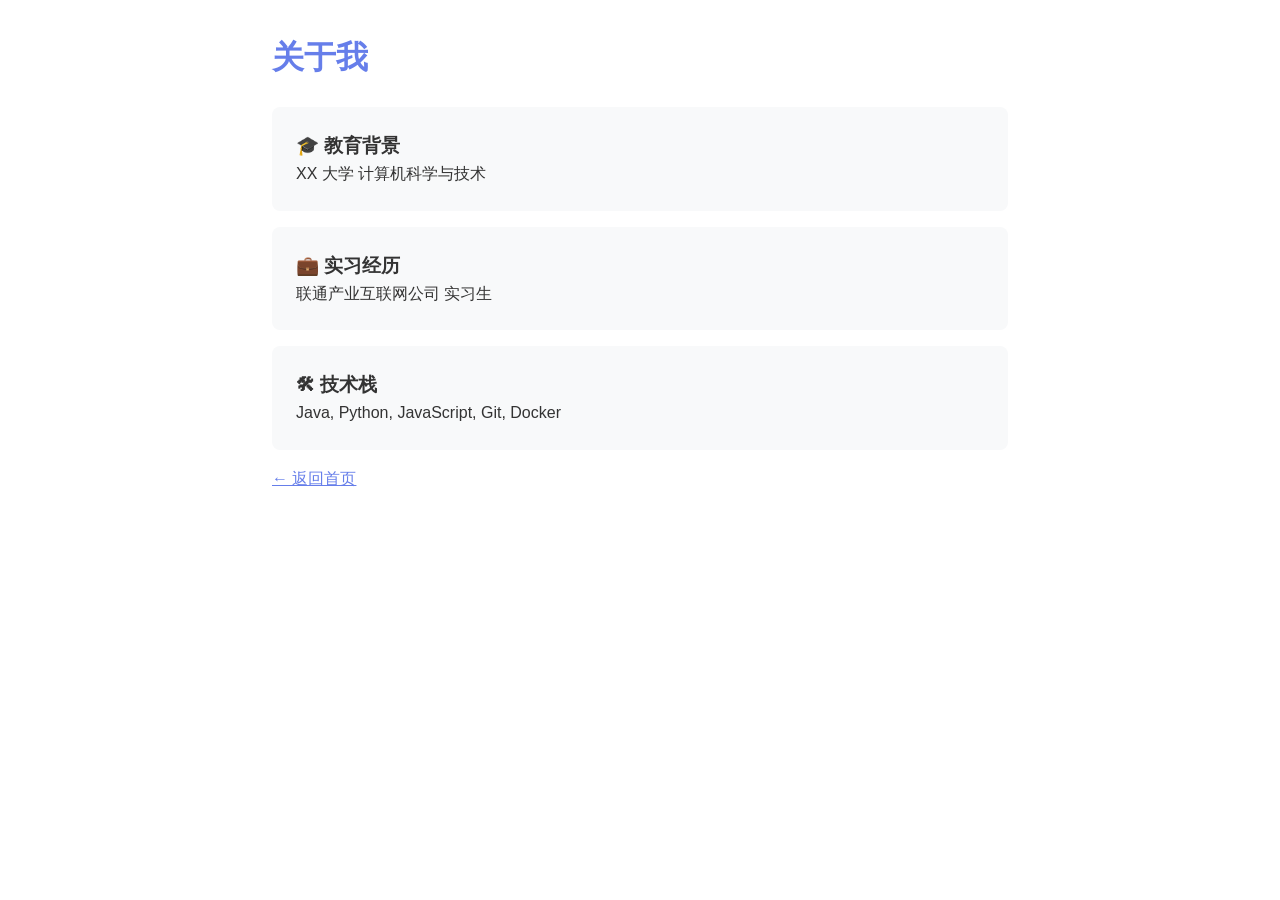
==== about.html @ 123242c7 "feat: create personal website" ====
<!DOCTYPE html>
<html lang="zh-CN">
<head>
    <meta charset="UTF-8">
    <meta name="viewport" content="width=device-width, initial-scale=1.0">
    <title>关于我</title>
    <style>
        * { margin: 0; padding: 0; box-sizing: border-box; }
        body {
            font-family: -apple-system, BlinkMacSystemFont, 'Segoe UI', Roboto, sans-serif;
            line-height: 1.6;
            color: #333;
            padding: 2rem;
            max-width: 800px;
            margin: 0 auto;
        }
        h1 { color: #667eea; margin-bottom: 1.5rem; }
        .card {
            background: #f8f9fa;
            padding: 1.5rem;
            border-radius: 8px;
            margin-bottom: 1rem;
        }
        a { color: #667eea; }
    </style>
</head>
<body>
    <h1>关于我</h1>
    <div class="card">
        <h3>🎓 教育背景</h3>
        <p>XX 大学 计算机科学与技术</p>
    </div>
    <div class="card">
        <h3>💼 实习经历</h3>
        <p>联通产业互联网公司 实习生</p>
    </div>
    <div class="card">
        <h3>🛠 技术栈</h3>
        <p>Java, Python, JavaScript, Git, Docker</p>
    </div>
    <p><a href="index.html">← 返回首页</a></p>
</body>
</html>
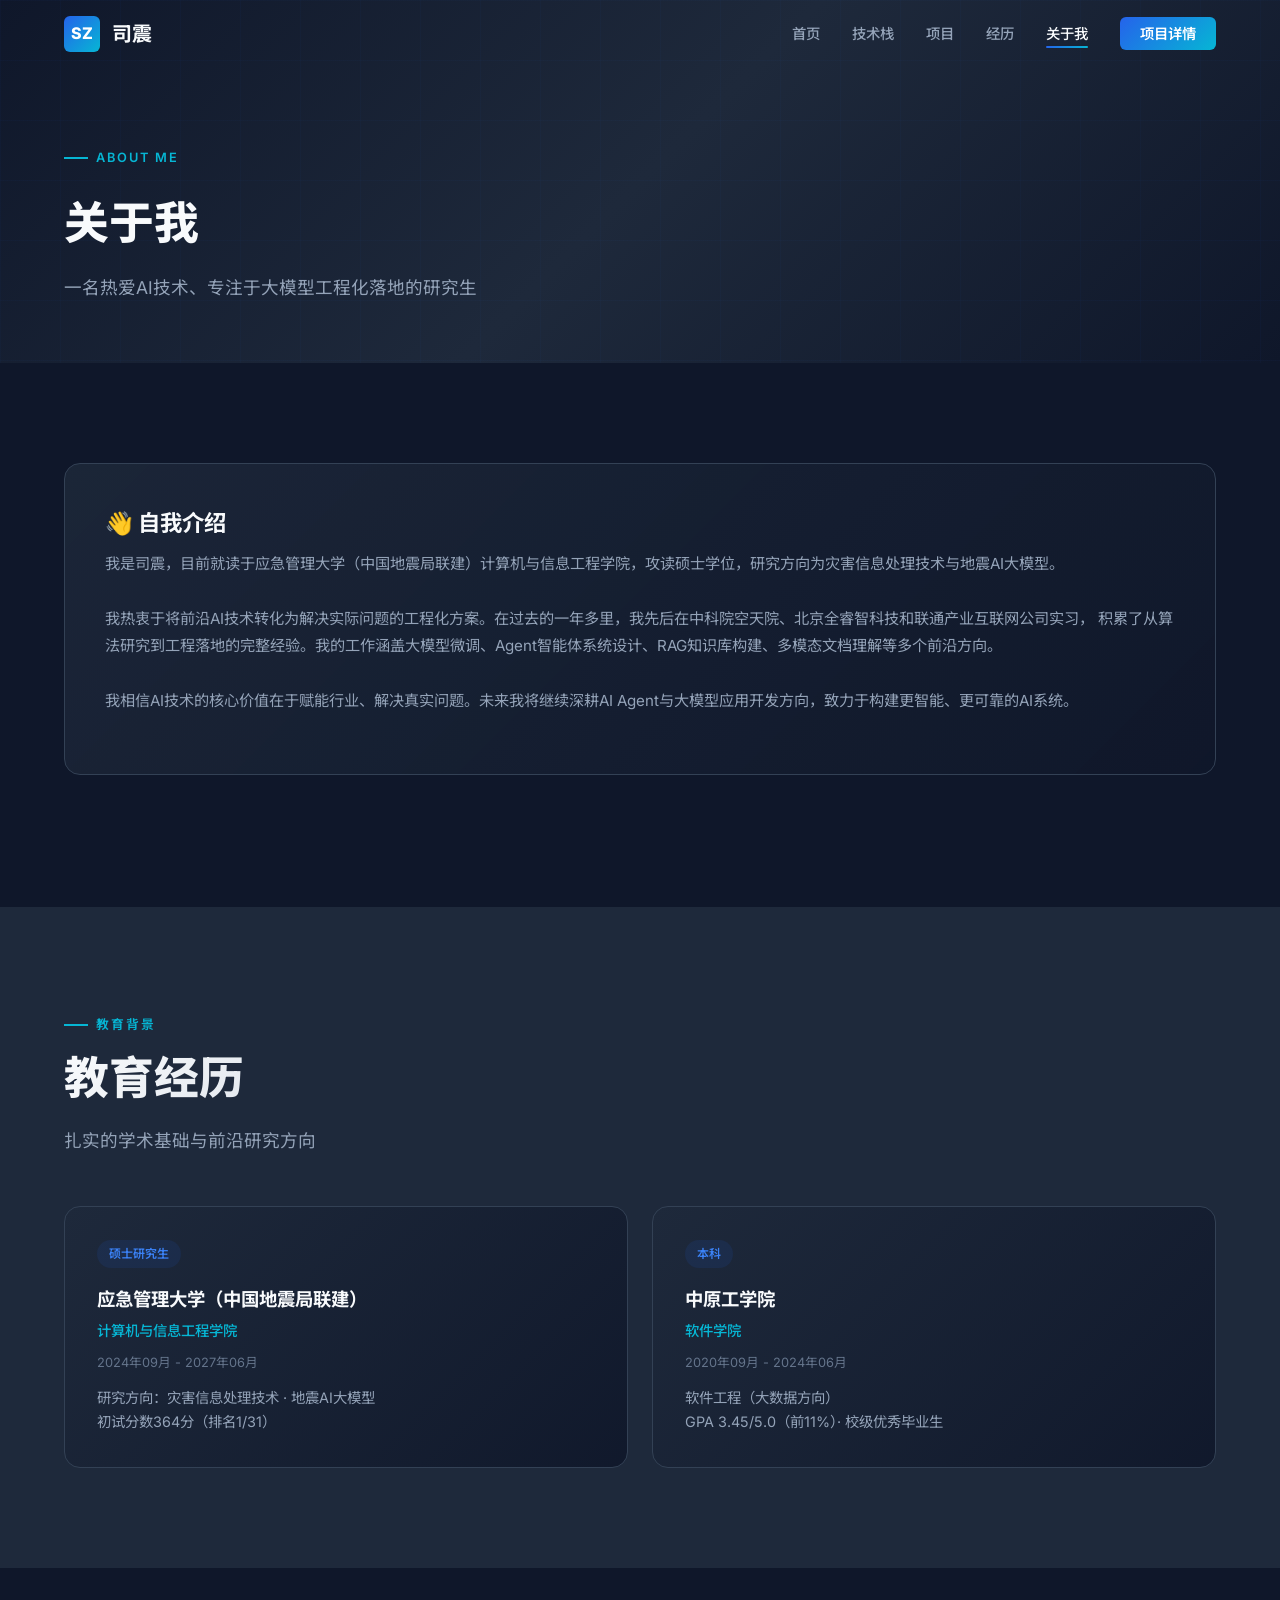
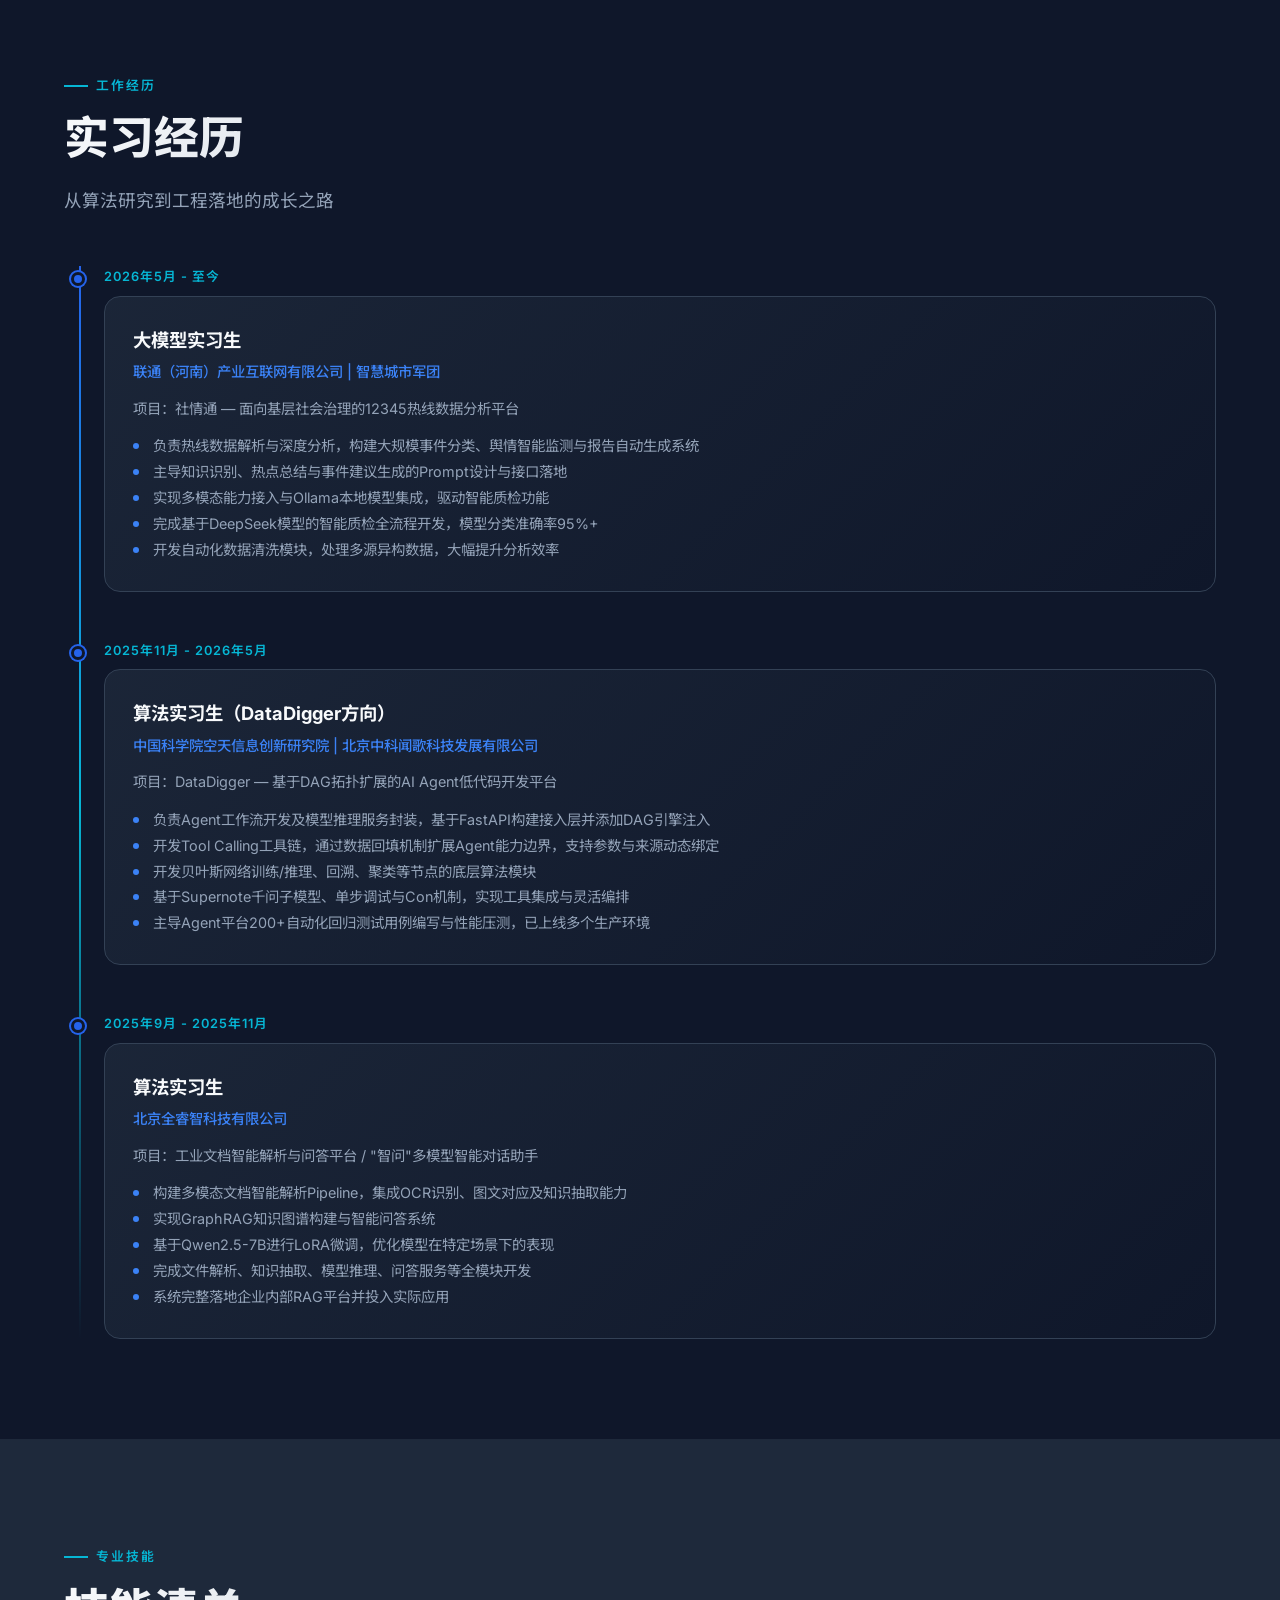
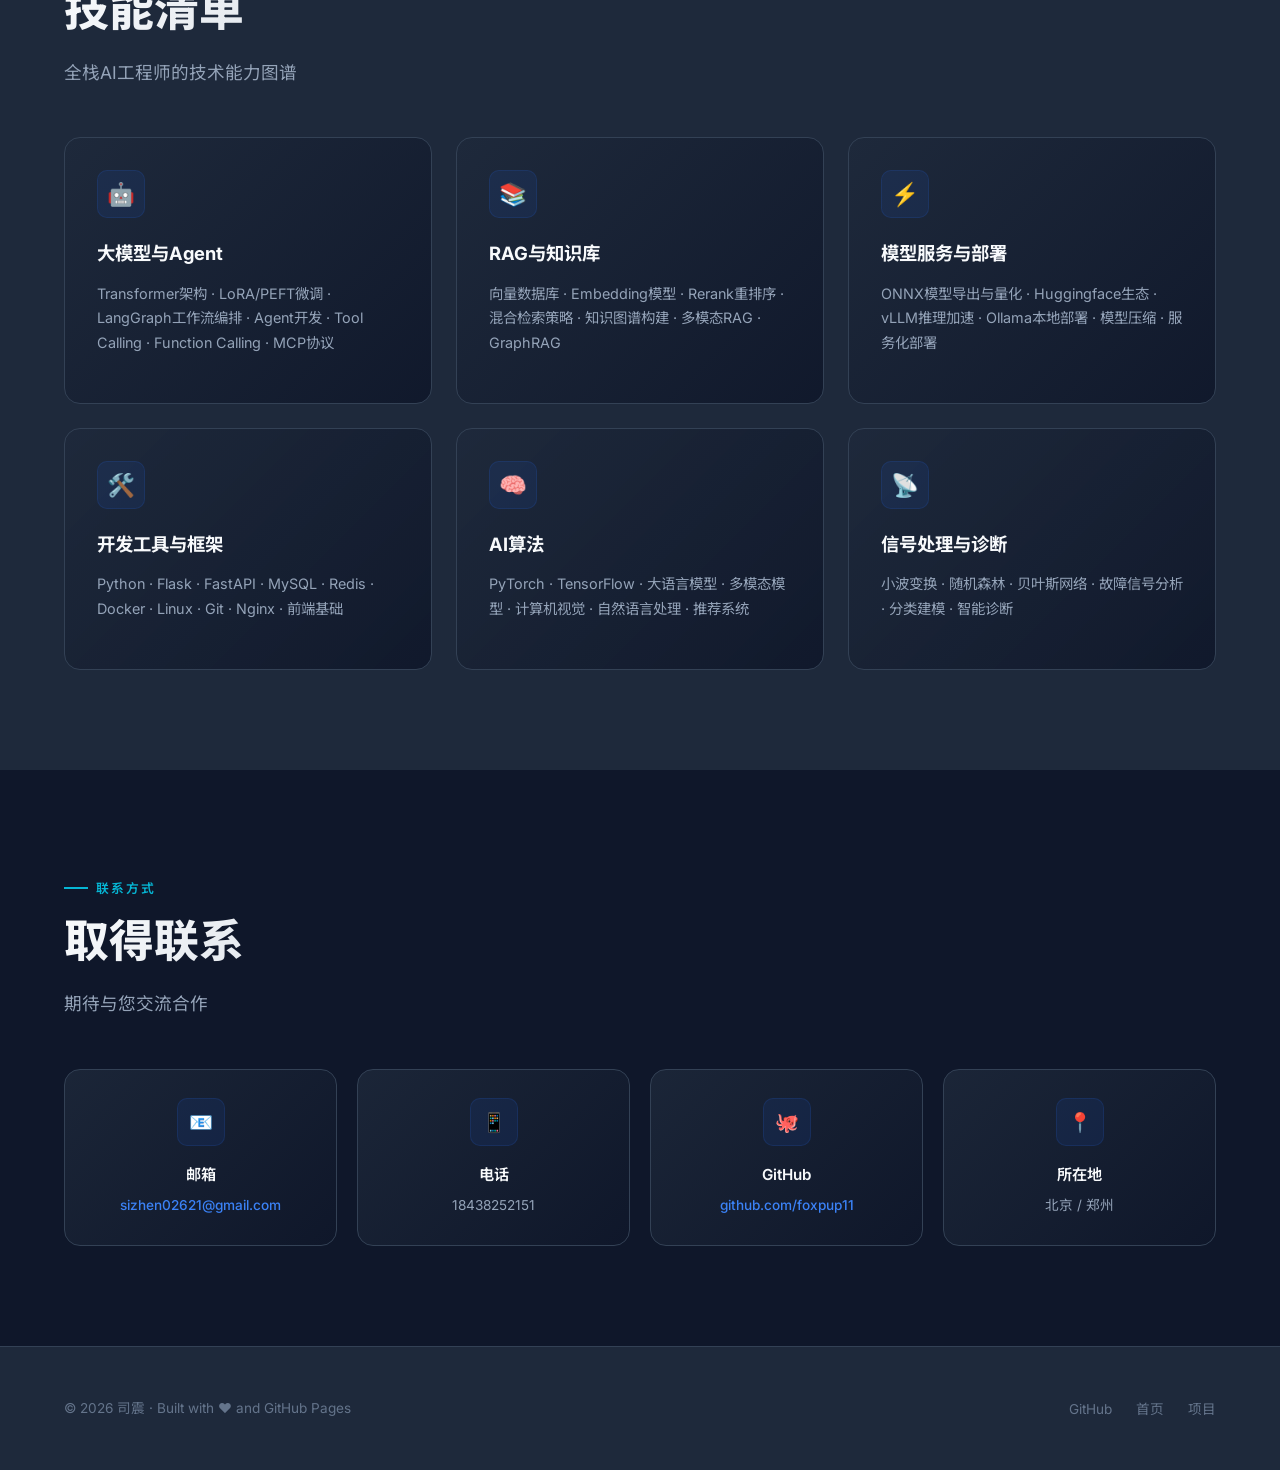
==== commit df72734a: "feat: upgrade to enterprise-level personal website" ====
--- a/about.html
+++ b/about.html
@@ -1,43 +1,266 @@
 <!DOCTYPE html>
 <html lang="zh-CN">
 <head>
-    <meta charset="UTF-8">
-    <meta name="viewport" content="width=device-width, initial-scale=1.0">
-    <title>关于我</title>
-    <style>
-        * { margin: 0; padding: 0; box-sizing: border-box; }
-        body {
-            font-family: -apple-system, BlinkMacSystemFont, 'Segoe UI', Roboto, sans-serif;
-            line-height: 1.6;
-            color: #333;
-            padding: 2rem;
-            max-width: 800px;
-            margin: 0 auto;
-        }
-        h1 { color: #667eea; margin-bottom: 1.5rem; }
-        .card {
-            background: #f8f9fa;
-            padding: 1.5rem;
-            border-radius: 8px;
-            margin-bottom: 1rem;
-        }
-        a { color: #667eea; }
-    </style>
+  <meta charset="UTF-8">
+  <meta name="viewport" content="width=device-width, initial-scale=1.0">
+  <title>关于我 - 司震</title>
+  <meta name="description" content="司震 - AI工程师个人介绍，教育背景、工作经历与技术能力">
+  <link rel="preconnect" href="https://fonts.googleapis.com">
+  <link rel="preconnect" href="https://fonts.gstatic.com" crossorigin>
+  <link href="https://fonts.googleapis.com/css2?family=Inter:wght@400;500;600;700;800&family=Noto+Sans+SC:wght@400;500;600;700;800&display=swap" rel="stylesheet">
+  <link rel="stylesheet" href="css/style.css">
 </head>
 <body>
-    <h1>关于我</h1>
-    <div class="card">
-        <h3>🎓 教育背景</h3>
-        <p>XX 大学 计算机科学与技术</p>
-    </div>
-    <div class="card">
-        <h3>💼 实习经历</h3>
-        <p>联通产业互联网公司 实习生</p>
-    </div>
-    <div class="card">
-        <h3>🛠 技术栈</h3>
-        <p>Java, Python, JavaScript, Git, Docker</p>
-    </div>
-    <p><a href="index.html">← 返回首页</a></p>
+
+  <!-- ===== Navigation ===== -->
+  <nav class="navbar">
+    <div class="container">
+      <a href="index.html" class="nav-brand">
+        <span class="brand-icon">SZ</span>
+        司震
+      </a>
+      <ul class="nav-links">
+        <li><a href="index.html">首页</a></li>
+        <li><a href="index.html#skills">技术栈</a></li>
+        <li><a href="index.html#projects">项目</a></li>
+        <li><a href="index.html#experience">经历</a></li>
+        <li><a href="about.html" class="active">关于我</a></li>
+        <li><a href="projects.html" class="nav-cta">项目详情</a></li>
+      </ul>
+      <button class="nav-toggle" aria-label="菜单">
+        <span></span><span></span><span></span>
+      </button>
+    </div>
+  </nav>
+
+  <!-- ===== Page Header ===== -->
+  <div class="page-header">
+    <div class="container">
+      <div class="section-label">ABOUT ME</div>
+      <h1>关于我</h1>
+      <p>一名热爱AI技术、专注于大模型工程化落地的研究生</p>
+    </div>
+  </div>
+
+  <!-- ===== About Intro ===== -->
+  <section class="section">
+    <div class="container">
+      <div class="detail-card reveal">
+        <h2>👋 自我介绍</h2>
+        <p class="desc">
+          我是司震，目前就读于应急管理大学（中国地震局联建）计算机与信息工程学院，攻读硕士学位，研究方向为灾害信息处理技术与地震AI大模型。
+          <br><br>
+          我热衷于将前沿AI技术转化为解决实际问题的工程化方案。在过去的一年多里，我先后在中科院空天院、北京全睿智科技和联通产业互联网公司实习，
+          积累了从算法研究到工程落地的完整经验。我的工作涵盖大模型微调、Agent智能体系统设计、RAG知识库构建、多模态文档理解等多个前沿方向。
+          <br><br>
+          我相信AI技术的核心价值在于赋能行业、解决真实问题。未来我将继续深耕AI Agent与大模型应用开发方向，致力于构建更智能、更可靠的AI系统。
+        </p>
+      </div>
+    </div>
+  </section>
+
+  <!-- ===== Education ===== -->
+  <section class="section" style="background: var(--dark-secondary);">
+    <div class="container">
+      <div class="reveal">
+        <div class="section-label">教育背景</div>
+        <h2 class="section-title">教育经历</h2>
+        <p class="section-subtitle">扎实的学术基础与前沿研究方向</p>
+      </div>
+
+      <div class="edu-cards">
+        <div class="edu-card reveal">
+          <span class="edu-badge">硕士研究生</span>
+          <h3>应急管理大学（中国地震局联建）</h3>
+          <h4>计算机与信息工程学院</h4>
+          <p class="edu-date">2024年09月 - 2027年06月</p>
+          <p>
+            研究方向：灾害信息处理技术 · 地震AI大模型<br>
+            初试分数364分（排名1/31）
+          </p>
+        </div>
+
+        <div class="edu-card reveal">
+          <span class="edu-badge">本科</span>
+          <h3>中原工学院</h3>
+          <h4>软件学院</h4>
+          <p class="edu-date">2020年09月 - 2024年06月</p>
+          <p>
+            软件工程（大数据方向）<br>
+            GPA 3.45/5.0（前11%）· 校级优秀毕业生
+          </p>
+        </div>
+      </div>
+    </div>
+  </section>
+
+  <!-- ===== Work Experience ===== -->
+  <section class="section">
+    <div class="container">
+      <div class="reveal">
+        <div class="section-label">工作经历</div>
+        <h2 class="section-title">实习经历</h2>
+        <p class="section-subtitle">从算法研究到工程落地的成长之路</p>
+      </div>
+
+      <div class="timeline">
+        <div class="timeline-item reveal">
+          <div class="timeline-dot"></div>
+          <div class="timeline-date">2026年5月 - 至今</div>
+          <div class="timeline-content">
+            <h3>大模型实习生</h3>
+            <h4>联通（河南）产业互联网有限公司 | 智慧城市军团</h4>
+            <p style="color: var(--text-secondary); font-size: 0.9rem; margin-bottom: 12px;">
+              项目：社情通 — 面向基层社会治理的12345热线数据分析平台
+            </p>
+            <ul>
+              <li>负责热线数据解析与深度分析，构建大规模事件分类、舆情智能监测与报告自动生成系统</li>
+              <li>主导知识识别、热点总结与事件建议生成的Prompt设计与接口落地</li>
+              <li>实现多模态能力接入与Ollama本地模型集成，驱动智能质检功能</li>
+              <li>完成基于DeepSeek模型的智能质检全流程开发，模型分类准确率95%+</li>
+              <li>开发自动化数据清洗模块，处理多源异构数据，大幅提升分析效率</li>
+            </ul>
+          </div>
+        </div>
+
+        <div class="timeline-item reveal">
+          <div class="timeline-dot"></div>
+          <div class="timeline-date">2025年11月 - 2026年5月</div>
+          <div class="timeline-content">
+            <h3>算法实习生（DataDigger方向）</h3>
+            <h4>中国科学院空天信息创新研究院 | 北京中科闻歌科技发展有限公司</h4>
+            <p style="color: var(--text-secondary); font-size: 0.9rem; margin-bottom: 12px;">
+              项目：DataDigger — 基于DAG拓扑扩展的AI Agent低代码开发平台
+            </p>
+            <ul>
+              <li>负责Agent工作流开发及模型推理服务封装，基于FastAPI构建接入层并添加DAG引擎注入</li>
+              <li>开发Tool Calling工具链，通过数据回填机制扩展Agent能力边界，支持参数与来源动态绑定</li>
+              <li>开发贝叶斯网络训练/推理、回溯、聚类等节点的底层算法模块</li>
+              <li>基于Supernote千问子模型、单步调试与Con机制，实现工具集成与灵活编排</li>
+              <li>主导Agent平台200+自动化回归测试用例编写与性能压测，已上线多个生产环境</li>
+            </ul>
+          </div>
+        </div>
+
+        <div class="timeline-item reveal">
+          <div class="timeline-dot"></div>
+          <div class="timeline-date">2025年9月 - 2025年11月</div>
+          <div class="timeline-content">
+            <h3>算法实习生</h3>
+            <h4>北京全睿智科技有限公司</h4>
+            <p style="color: var(--text-secondary); font-size: 0.9rem; margin-bottom: 12px;">
+              项目：工业文档智能解析与问答平台 / "智问"多模型智能对话助手
+            </p>
+            <ul>
+              <li>构建多模态文档智能解析Pipeline，集成OCR识别、图文对应及知识抽取能力</li>
+              <li>实现GraphRAG知识图谱构建与智能问答系统</li>
+              <li>基于Qwen2.5-7B进行LoRA微调，优化模型在特定场景下的表现</li>
+              <li>完成文件解析、知识抽取、模型推理、问答服务等全模块开发</li>
+              <li>系统完整落地企业内部RAG平台并投入实际应用</li>
+            </ul>
+          </div>
+        </div>
+      </div>
+    </div>
+  </section>
+
+  <!-- ===== Skills Detail ===== -->
+  <section class="section" style="background: var(--dark-secondary);">
+    <div class="container">
+      <div class="reveal">
+        <div class="section-label">专业技能</div>
+        <h2 class="section-title">技能清单</h2>
+        <p class="section-subtitle">全栈AI工程师的技术能力图谱</p>
+      </div>
+
+      <div class="skills-grid">
+        <div class="skill-card reveal">
+          <div class="skill-icon">🤖</div>
+          <h3>大模型与Agent</h3>
+          <p>Transformer架构 · LoRA/PEFT微调 · LangGraph工作流编排 · Agent开发 · Tool Calling · Function Calling · MCP协议</p>
+        </div>
+
+        <div class="skill-card reveal">
+          <div class="skill-icon">📚</div>
+          <h3>RAG与知识库</h3>
+          <p>向量数据库 · Embedding模型 · Rerank重排序 · 混合检索策略 · 知识图谱构建 · 多模态RAG · GraphRAG</p>
+        </div>
+
+        <div class="skill-card reveal">
+          <div class="skill-icon">⚡</div>
+          <h3>模型服务与部署</h3>
+          <p>ONNX模型导出与量化 · Huggingface生态 · vLLM推理加速 · Ollama本地部署 · 模型压缩 · 服务化部署</p>
+        </div>
+
+        <div class="skill-card reveal">
+          <div class="skill-icon">🛠️</div>
+          <h3>开发工具与框架</h3>
+          <p>Python · Flask · FastAPI · MySQL · Redis · Docker · Linux · Git · Nginx · 前端基础</p>
+        </div>
+
+        <div class="skill-card reveal">
+          <div class="skill-icon">🧠</div>
+          <h3>AI算法</h3>
+          <p>PyTorch · TensorFlow · 大语言模型 · 多模态模型 · 计算机视觉 · 自然语言处理 · 推荐系统</p>
+        </div>
+
+        <div class="skill-card reveal">
+          <div class="skill-icon">📡</div>
+          <h3>信号处理与诊断</h3>
+          <p>小波变换 · 随机森林 · 贝叶斯网络 · 故障信号分析 · 分类建模 · 智能诊断</p>
+        </div>
+      </div>
+    </div>
+  </section>
+
+  <!-- ===== Contact ===== -->
+  <section class="section">
+    <div class="container">
+      <div class="reveal">
+        <div class="section-label">联系方式</div>
+        <h2 class="section-title">取得联系</h2>
+        <p class="section-subtitle">期待与您交流合作</p>
+      </div>
+
+      <div class="contact-grid">
+        <div class="contact-card reveal">
+          <div class="icon">📧</div>
+          <h4>邮箱</h4>
+          <p><a href="mailto:sizhen02621@gmail.com">sizhen02621@gmail.com</a></p>
+        </div>
+        <div class="contact-card reveal">
+          <div class="icon">📱</div>
+          <h4>电话</h4>
+          <p>18438252151</p>
+        </div>
+        <div class="contact-card reveal">
+          <div class="icon">🐙</div>
+          <h4>GitHub</h4>
+          <p><a href="https://github.com/foxpup11" target="_blank">github.com/foxpup11</a></p>
+        </div>
+        <div class="contact-card reveal">
+          <div class="icon">📍</div>
+          <h4>所在地</h4>
+          <p>北京 / 郑州</p>
+        </div>
+      </div>
+    </div>
+  </section>
+
+  <!-- ===== Footer ===== -->
+  <footer class="footer">
+    <div class="container">
+      <div class="footer-left">
+        &copy; 2026 司震 · Built with ❤️ and GitHub Pages
+      </div>
+      <ul class="footer-links">
+        <li><a href="https://github.com/foxpup11" target="_blank">GitHub</a></li>
+        <li><a href="index.html">首页</a></li>
+        <li><a href="projects.html">项目</a></li>
+      </ul>
+    </div>
+  </footer>
+
+  <script src="js/script.js"></script>
 </body>
 </html>
--- a/css/style.css
+++ b/css/style.css
@@ -0,0 +1,1185 @@
+/* ============================================
+   司震 - 个人网站 主样式
+   Enterprise-grade Personal Portfolio
+   ============================================ */
+
+/* ---------- CSS Variables ---------- */
+:root {
+  --primary: #2563eb;
+  --primary-dark: #1d4ed8;
+  --primary-light: #3b82f6;
+  --accent: #06b6d4;
+  --accent-light: #22d3ee;
+  --dark: #0f172a;
+  --dark-secondary: #1e293b;
+  --dark-tertiary: #334155;
+  --text-primary: #f8fafc;
+  --text-secondary: #94a3b8;
+  --text-muted: #64748b;
+  --surface: #1e293b;
+  --surface-light: #273548;
+  --surface-hover: #334155;
+  --border: #334155;
+  --border-light: #475569;
+  --gradient-primary: linear-gradient(135deg, #2563eb 0%, #06b6d4 100%);
+  --gradient-hero: linear-gradient(135deg, #0f172a 0%, #1e293b 50%, #0f172a 100%);
+  --gradient-card: linear-gradient(135deg, rgba(30,41,59,0.8) 0%, rgba(15,23,42,0.9) 100%);
+  --shadow-sm: 0 1px 2px rgba(0,0,0,0.3);
+  --shadow-md: 0 4px 6px -1px rgba(0,0,0,0.4), 0 2px 4px -2px rgba(0,0,0,0.3);
+  --shadow-lg: 0 10px 15px -3px rgba(0,0,0,0.5), 0 4px 6px -4px rgba(0,0,0,0.4);
+  --shadow-xl: 0 20px 25px -5px rgba(0,0,0,0.5), 0 8px 10px -6px rgba(0,0,0,0.4);
+  --shadow-glow: 0 0 30px rgba(37,99,235,0.15);
+  --radius-sm: 6px;
+  --radius-md: 10px;
+  --radius-lg: 16px;
+  --radius-xl: 24px;
+  --transition: 0.3s cubic-bezier(0.4, 0, 0.2, 1);
+  --transition-fast: 0.15s cubic-bezier(0.4, 0, 0.2, 1);
+  --font-sans: 'Inter', -apple-system, BlinkMacSystemFont, 'Segoe UI', 'Noto Sans SC', sans-serif;
+  --font-mono: 'JetBrains Mono', 'Fira Code', 'Consolas', monospace;
+}
+
+/* ---------- Reset & Base ---------- */
+*, *::before, *::after {
+  margin: 0;
+  padding: 0;
+  box-sizing: border-box;
+}
+
+html {
+  scroll-behavior: smooth;
+  scroll-padding-top: 80px;
+  font-size: 16px;
+}
+
+body {
+  font-family: var(--font-sans);
+  background: var(--dark);
+  color: var(--text-primary);
+  line-height: 1.7;
+  overflow-x: hidden;
+  -webkit-font-smoothing: antialiased;
+  -moz-osx-font-smoothing: grayscale;
+}
+
+a {
+  color: var(--primary-light);
+  text-decoration: none;
+  transition: color var(--transition-fast);
+}
+
+a:hover {
+  color: var(--accent);
+}
+
+img {
+  max-width: 100%;
+  display: block;
+}
+
+::selection {
+  background: rgba(37,99,235,0.3);
+  color: #fff;
+}
+
+/* ---------- Scrollbar ---------- */
+::-webkit-scrollbar {
+  width: 8px;
+}
+::-webkit-scrollbar-track {
+  background: var(--dark);
+}
+::-webkit-scrollbar-thumb {
+  background: var(--dark-tertiary);
+  border-radius: 4px;
+}
+::-webkit-scrollbar-thumb:hover {
+  background: var(--border-light);
+}
+
+/* ---------- Utility ---------- */
+.container {
+  max-width: 1200px;
+  margin: 0 auto;
+  padding: 0 24px;
+}
+
+.section {
+  padding: 100px 0;
+}
+
+.section-label {
+  display: inline-flex;
+  align-items: center;
+  gap: 8px;
+  font-size: 0.8rem;
+  font-weight: 600;
+  letter-spacing: 2px;
+  text-transform: uppercase;
+  color: var(--accent);
+  margin-bottom: 16px;
+}
+
+.section-label::before {
+  content: '';
+  width: 24px;
+  height: 2px;
+  background: var(--accent);
+}
+
+.section-title {
+  font-size: clamp(2rem, 4vw, 2.8rem);
+  font-weight: 800;
+  line-height: 1.2;
+  margin-bottom: 20px;
+  background: linear-gradient(135deg, #f8fafc 0%, #94a3b8 100%);
+  -webkit-background-clip: text;
+  -webkit-text-fill-color: transparent;
+  background-clip: text;
+}
+
+.section-subtitle {
+  font-size: 1.1rem;
+  color: var(--text-secondary);
+  max-width: 600px;
+  margin-bottom: 50px;
+}
+
+/* ---------- Navigation ---------- */
+.navbar {
+  position: fixed;
+  top: 0;
+  left: 0;
+  right: 0;
+  z-index: 1000;
+  padding: 16px 0;
+  transition: all var(--transition);
+}
+
+.navbar.scrolled {
+  background: rgba(15,23,42,0.92);
+  backdrop-filter: blur(20px);
+  -webkit-backdrop-filter: blur(20px);
+  border-bottom: 1px solid var(--border);
+  padding: 10px 0;
+}
+
+.navbar .container {
+  display: flex;
+  align-items: center;
+  justify-content: space-between;
+}
+
+.nav-brand {
+  display: flex;
+  align-items: center;
+  gap: 12px;
+  font-size: 1.25rem;
+  font-weight: 700;
+  color: var(--text-primary);
+}
+
+.nav-brand .brand-icon {
+  width: 36px;
+  height: 36px;
+  background: var(--gradient-primary);
+  border-radius: var(--radius-sm);
+  display: flex;
+  align-items: center;
+  justify-content: center;
+  font-size: 1rem;
+  font-weight: 800;
+  color: #fff;
+}
+
+.nav-links {
+  display: flex;
+  align-items: center;
+  gap: 32px;
+  list-style: none;
+}
+
+.nav-links a {
+  font-size: 0.9rem;
+  font-weight: 500;
+  color: var(--text-secondary);
+  position: relative;
+  padding: 4px 0;
+}
+
+.nav-links a::after {
+  content: '';
+  position: absolute;
+  bottom: -2px;
+  left: 0;
+  width: 0;
+  height: 2px;
+  background: var(--gradient-primary);
+  border-radius: 1px;
+  transition: width var(--transition);
+}
+
+.nav-links a:hover,
+.nav-links a.active {
+  color: var(--text-primary);
+}
+
+.nav-links a:hover::after,
+.nav-links a.active::after {
+  width: 100%;
+}
+
+.nav-cta {
+  padding: 8px 20px !important;
+  background: var(--gradient-primary);
+  border-radius: var(--radius-sm) !important;
+  color: #fff !important;
+  font-weight: 600 !important;
+  transition: transform var(--transition), box-shadow var(--transition) !important;
+}
+
+.nav-cta:hover {
+  transform: translateY(-1px);
+  box-shadow: 0 4px 15px rgba(37,99,235,0.4);
+}
+
+.nav-cta::after {
+  display: none !important;
+}
+
+/* Mobile menu toggle */
+.nav-toggle {
+  display: none;
+  flex-direction: column;
+  gap: 5px;
+  background: none;
+  border: none;
+  cursor: pointer;
+  padding: 4px;
+}
+
+.nav-toggle span {
+  display: block;
+  width: 24px;
+  height: 2px;
+  background: var(--text-primary);
+  border-radius: 2px;
+  transition: all var(--transition);
+}
+
+/* ---------- Hero Section ---------- */
+.hero {
+  min-height: 100vh;
+  display: flex;
+  align-items: center;
+  position: relative;
+  overflow: hidden;
+  background: var(--gradient-hero);
+}
+
+.hero::before {
+  content: '';
+  position: absolute;
+  top: -50%;
+  left: -50%;
+  width: 200%;
+  height: 200%;
+  background:
+    radial-gradient(ellipse 600px 600px at 20% 50%, rgba(37,99,235,0.08) 0%, transparent 70%),
+    radial-gradient(ellipse 500px 500px at 80% 20%, rgba(6,182,212,0.06) 0%, transparent 70%),
+    radial-gradient(ellipse 400px 400px at 60% 80%, rgba(37,99,235,0.04) 0%, transparent 70%);
+  animation: heroGlow 15s ease-in-out infinite alternate;
+}
+
+@keyframes heroGlow {
+  0% { transform: translate(0, 0) rotate(0deg); }
+  100% { transform: translate(-30px, 20px) rotate(3deg); }
+}
+
+/* Grid pattern overlay */
+.hero::after {
+  content: '';
+  position: absolute;
+  inset: 0;
+  background-image:
+    linear-gradient(rgba(37,99,235,0.03) 1px, transparent 1px),
+    linear-gradient(90deg, rgba(37,99,235,0.03) 1px, transparent 1px);
+  background-size: 60px 60px;
+  pointer-events: none;
+}
+
+.hero .container {
+  position: relative;
+  z-index: 1;
+  display: grid;
+  grid-template-columns: 1fr 1fr;
+  gap: 60px;
+  align-items: center;
+}
+
+.hero-content {
+  animation: fadeInUp 0.8s ease-out;
+}
+
+.hero-badge {
+  display: inline-flex;
+  align-items: center;
+  gap: 8px;
+  padding: 6px 16px;
+  background: rgba(37,99,235,0.1);
+  border: 1px solid rgba(37,99,235,0.2);
+  border-radius: 999px;
+  font-size: 0.85rem;
+  color: var(--primary-light);
+  margin-bottom: 24px;
+}
+
+.hero-badge .dot {
+  width: 8px;
+  height: 8px;
+  background: #22c55e;
+  border-radius: 50%;
+  animation: pulse 2s ease-in-out infinite;
+}
+
+@keyframes pulse {
+  0%, 100% { opacity: 1; }
+  50% { opacity: 0.4; }
+}
+
+.hero-title {
+  font-size: clamp(2.5rem, 5vw, 3.8rem);
+  font-weight: 800;
+  line-height: 1.15;
+  margin-bottom: 20px;
+}
+
+.hero-title .highlight {
+  background: var(--gradient-primary);
+  -webkit-background-clip: text;
+  -webkit-text-fill-color: transparent;
+  background-clip: text;
+}
+
+.hero-description {
+  font-size: 1.15rem;
+  color: var(--text-secondary);
+  line-height: 1.8;
+  margin-bottom: 36px;
+  max-width: 520px;
+}
+
+.hero-actions {
+  display: flex;
+  gap: 16px;
+  margin-bottom: 48px;
+  flex-wrap: wrap;
+}
+
+.hero-stats {
+  display: flex;
+  gap: 40px;
+}
+
+.stat-item {
+  text-align: left;
+}
+
+.stat-number {
+  font-size: 1.8rem;
+  font-weight: 800;
+  background: var(--gradient-primary);
+  -webkit-background-clip: text;
+  -webkit-text-fill-color: transparent;
+  background-clip: text;
+  line-height: 1.2;
+}
+
+.stat-label {
+  font-size: 0.8rem;
+  color: var(--text-muted);
+  letter-spacing: 1px;
+  text-transform: uppercase;
+}
+
+/* Hero Visual */
+.hero-visual {
+  display: flex;
+  justify-content: center;
+  align-items: center;
+  animation: fadeInUp 0.8s ease-out 0.2s both;
+}
+
+.hero-avatar-wrapper {
+  position: relative;
+}
+
+.hero-avatar {
+  width: 320px;
+  height: 320px;
+  border-radius: 50%;
+  background: var(--gradient-primary);
+  display: flex;
+  align-items: center;
+  justify-content: center;
+  font-size: 6rem;
+  font-weight: 800;
+  color: #fff;
+  position: relative;
+  box-shadow: var(--shadow-glow), 0 0 60px rgba(37,99,235,0.15);
+}
+
+.hero-avatar::before {
+  content: '';
+  position: absolute;
+  inset: -4px;
+  border-radius: 50%;
+  background: var(--gradient-primary);
+  z-index: -1;
+  opacity: 0.3;
+  filter: blur(20px);
+}
+
+.hero-avatar::after {
+  content: '';
+  position: absolute;
+  inset: -16px;
+  border-radius: 50%;
+  border: 1px dashed rgba(37,99,235,0.2);
+  animation: spinSlow 30s linear infinite;
+}
+
+@keyframes spinSlow {
+  from { transform: rotate(0deg); }
+  to { transform: rotate(360deg); }
+}
+
+/* Floating tags around avatar */
+.float-tag {
+  position: absolute;
+  padding: 8px 16px;
+  background: var(--surface);
+  border: 1px solid var(--border);
+  border-radius: var(--radius-sm);
+  font-size: 0.8rem;
+  font-weight: 500;
+  color: var(--text-secondary);
+  white-space: nowrap;
+  box-shadow: var(--shadow-md);
+  animation: float 6s ease-in-out infinite;
+}
+
+.float-tag:nth-child(2) { top: 10%; right: -60px; animation-delay: 0s; }
+.float-tag:nth-child(3) { top: 50%; right: -80px; animation-delay: -2s; }
+.float-tag:nth-child(4) { bottom: 10%; right: -50px; animation-delay: -4s; }
+.float-tag:nth-child(5) { top: 20%; left: -70px; animation-delay: -1s; }
+.float-tag:nth-child(6) { bottom: 20%; left: -60px; animation-delay: -3s; }
+
+@keyframes float {
+  0%, 100% { transform: translateY(0); }
+  50% { transform: translateY(-8px); }
+}
+
+/* ---------- Buttons ---------- */
+.btn {
+  display: inline-flex;
+  align-items: center;
+  gap: 8px;
+  padding: 12px 28px;
+  font-size: 0.95rem;
+  font-weight: 600;
+  border-radius: var(--radius-sm);
+  border: none;
+  cursor: pointer;
+  transition: all var(--transition);
+  font-family: var(--font-sans);
+}
+
+.btn-primary {
+  background: var(--gradient-primary);
+  color: #fff;
+  box-shadow: 0 4px 15px rgba(37,99,235,0.3);
+}
+
+.btn-primary:hover {
+  transform: translateY(-2px);
+  box-shadow: 0 8px 25px rgba(37,99,235,0.4);
+  color: #fff;
+}
+
+.btn-outline {
+  background: transparent;
+  color: var(--text-primary);
+  border: 1px solid var(--border-light);
+}
+
+.btn-outline:hover {
+  background: var(--surface);
+  border-color: var(--primary-light);
+  color: var(--primary-light);
+  transform: translateY(-2px);
+}
+
+.btn-sm {
+  padding: 8px 20px;
+  font-size: 0.85rem;
+}
+
+/* ---------- Skills Section ---------- */
+.skills-grid {
+  display: grid;
+  grid-template-columns: repeat(auto-fit, minmax(280px, 1fr));
+  gap: 24px;
+}
+
+.skill-card {
+  padding: 32px;
+  background: var(--gradient-card);
+  border: 1px solid var(--border);
+  border-radius: var(--radius-lg);
+  transition: all var(--transition);
+  position: relative;
+  overflow: hidden;
+}
+
+.skill-card::before {
+  content: '';
+  position: absolute;
+  top: 0;
+  left: 0;
+  right: 0;
+  height: 3px;
+  background: var(--gradient-primary);
+  opacity: 0;
+  transition: opacity var(--transition);
+}
+
+.skill-card:hover {
+  border-color: rgba(37,99,235,0.3);
+  transform: translateY(-4px);
+  box-shadow: var(--shadow-lg), var(--shadow-glow);
+}
+
+.skill-card:hover::before {
+  opacity: 1;
+}
+
+.skill-icon {
+  width: 48px;
+  height: 48px;
+  border-radius: var(--radius-md);
+  display: flex;
+  align-items: center;
+  justify-content: center;
+  font-size: 1.4rem;
+  margin-bottom: 20px;
+  background: rgba(37,99,235,0.1);
+  border: 1px solid rgba(37,99,235,0.15);
+}
+
+.skill-card h3 {
+  font-size: 1.15rem;
+  font-weight: 700;
+  margin-bottom: 12px;
+  color: var(--text-primary);
+}
+
+.skill-card p {
+  font-size: 0.9rem;
+  color: var(--text-secondary);
+  line-height: 1.7;
+  margin-bottom: 16px;
+}
+
+.skill-tags {
+  display: flex;
+  flex-wrap: wrap;
+  gap: 8px;
+}
+
+.skill-tag {
+  padding: 4px 12px;
+  background: rgba(37,99,235,0.08);
+  border: 1px solid rgba(37,99,235,0.12);
+  border-radius: 999px;
+  font-size: 0.75rem;
+  font-weight: 500;
+  color: var(--primary-light);
+}
+
+/* ---------- Projects Section ---------- */
+.projects-grid {
+  display: grid;
+  grid-template-columns: repeat(auto-fit, minmax(350px, 1fr));
+  gap: 28px;
+}
+
+.project-card {
+  background: var(--gradient-card);
+  border: 1px solid var(--border);
+  border-radius: var(--radius-lg);
+  overflow: hidden;
+  transition: all var(--transition);
+}
+
+.project-card:hover {
+  border-color: rgba(37,99,235,0.3);
+  transform: translateY(-4px);
+  box-shadow: var(--shadow-lg);
+}
+
+.project-header {
+  padding: 28px 28px 0;
+  display: flex;
+  align-items: flex-start;
+  justify-content: space-between;
+}
+
+.project-icon {
+  width: 52px;
+  height: 52px;
+  border-radius: var(--radius-md);
+  display: flex;
+  align-items: center;
+  justify-content: center;
+  font-size: 1.5rem;
+  background: rgba(37,99,235,0.1);
+  border: 1px solid rgba(37,99,235,0.15);
+}
+
+.project-period {
+  font-size: 0.8rem;
+  color: var(--text-muted);
+  padding: 4px 12px;
+  background: var(--surface);
+  border-radius: 999px;
+}
+
+.project-body {
+  padding: 20px 28px 28px;
+}
+
+.project-body h3 {
+  font-size: 1.2rem;
+  font-weight: 700;
+  margin-bottom: 6px;
+  color: var(--text-primary);
+}
+
+.project-company {
+  font-size: 0.85rem;
+  color: var(--accent);
+  margin-bottom: 12px;
+  font-weight: 500;
+}
+
+.project-body p {
+  font-size: 0.9rem;
+  color: var(--text-secondary);
+  line-height: 1.7;
+  margin-bottom: 16px;
+}
+
+.project-tech {
+  display: flex;
+  flex-wrap: wrap;
+  gap: 8px;
+}
+
+.project-tech span {
+  padding: 4px 12px;
+  background: rgba(6,182,212,0.08);
+  border: 1px solid rgba(6,182,212,0.12);
+  border-radius: 999px;
+  font-size: 0.75rem;
+  font-weight: 500;
+  color: var(--accent);
+}
+
+/* ---------- Experience Timeline ---------- */
+.timeline {
+  position: relative;
+  padding-left: 40px;
+}
+
+.timeline::before {
+  content: '';
+  position: absolute;
+  left: 15px;
+  top: 0;
+  bottom: 0;
+  width: 2px;
+  background: linear-gradient(to bottom, var(--primary), var(--accent), transparent);
+}
+
+.timeline-item {
+  position: relative;
+  margin-bottom: 48px;
+}
+
+.timeline-item:last-child {
+  margin-bottom: 0;
+}
+
+.timeline-dot {
+  position: absolute;
+  left: -33px;
+  top: 6px;
+  width: 14px;
+  height: 14px;
+  border-radius: 50%;
+  background: var(--primary);
+  border: 3px solid var(--dark);
+  box-shadow: 0 0 0 2px var(--primary);
+}
+
+.timeline-date {
+  font-size: 0.8rem;
+  font-weight: 600;
+  color: var(--accent);
+  letter-spacing: 1px;
+  text-transform: uppercase;
+  margin-bottom: 8px;
+}
+
+.timeline-content {
+  background: var(--gradient-card);
+  border: 1px solid var(--border);
+  border-radius: var(--radius-lg);
+  padding: 28px;
+  transition: all var(--transition);
+}
+
+.timeline-content:hover {
+  border-color: rgba(37,99,235,0.2);
+  box-shadow: var(--shadow-md);
+}
+
+.timeline-content h3 {
+  font-size: 1.15rem;
+  font-weight: 700;
+  margin-bottom: 4px;
+  color: var(--text-primary);
+}
+
+.timeline-content h4 {
+  font-size: 0.9rem;
+  font-weight: 500;
+  color: var(--primary-light);
+  margin-bottom: 12px;
+}
+
+.timeline-content p {
+  font-size: 0.9rem;
+  color: var(--text-secondary);
+  line-height: 1.7;
+}
+
+.timeline-content ul {
+  list-style: none;
+  margin-top: 12px;
+}
+
+.timeline-content li {
+  position: relative;
+  padding-left: 20px;
+  font-size: 0.9rem;
+  color: var(--text-secondary);
+  line-height: 1.8;
+}
+
+.timeline-content li::before {
+  content: '';
+  position: absolute;
+  left: 0;
+  top: 10px;
+  width: 6px;
+  height: 6px;
+  border-radius: 50%;
+  background: var(--primary-light);
+}
+
+/* ---------- Education Section ---------- */
+.edu-cards {
+  display: grid;
+  grid-template-columns: repeat(auto-fit, minmax(340px, 1fr));
+  gap: 24px;
+}
+
+.edu-card {
+  padding: 32px;
+  background: var(--gradient-card);
+  border: 1px solid var(--border);
+  border-radius: var(--radius-lg);
+  transition: all var(--transition);
+  position: relative;
+}
+
+.edu-card:hover {
+  border-color: rgba(37,99,235,0.2);
+  transform: translateY(-2px);
+}
+
+.edu-card .edu-badge {
+  display: inline-flex;
+  padding: 4px 12px;
+  background: rgba(37,99,235,0.1);
+  border-radius: 999px;
+  font-size: 0.75rem;
+  font-weight: 600;
+  color: var(--primary-light);
+  margin-bottom: 16px;
+}
+
+.edu-card h3 {
+  font-size: 1.15rem;
+  font-weight: 700;
+  margin-bottom: 4px;
+  color: var(--text-primary);
+}
+
+.edu-card h4 {
+  font-size: 0.9rem;
+  color: var(--accent);
+  margin-bottom: 8px;
+  font-weight: 500;
+}
+
+.edu-card .edu-date {
+  font-size: 0.8rem;
+  color: var(--text-muted);
+  margin-bottom: 12px;
+}
+
+.edu-card p {
+  font-size: 0.9rem;
+  color: var(--text-secondary);
+  line-height: 1.7;
+}
+
+/* ---------- Contact Section ---------- */
+.contact-grid {
+  display: grid;
+  grid-template-columns: repeat(auto-fit, minmax(250px, 1fr));
+  gap: 20px;
+}
+
+.contact-card {
+  padding: 28px;
+  background: var(--gradient-card);
+  border: 1px solid var(--border);
+  border-radius: var(--radius-lg);
+  text-align: center;
+  transition: all var(--transition);
+}
+
+.contact-card:hover {
+  border-color: rgba(37,99,235,0.3);
+  transform: translateY(-3px);
+  box-shadow: var(--shadow-md);
+}
+
+.contact-card .icon {
+  width: 48px;
+  height: 48px;
+  margin: 0 auto 16px;
+  border-radius: var(--radius-md);
+  display: flex;
+  align-items: center;
+  justify-content: center;
+  font-size: 1.2rem;
+  background: rgba(37,99,235,0.1);
+  border: 1px solid rgba(37,99,235,0.15);
+}
+
+.contact-card h4 {
+  font-size: 0.95rem;
+  font-weight: 600;
+  margin-bottom: 6px;
+  color: var(--text-primary);
+}
+
+.contact-card p {
+  font-size: 0.85rem;
+  color: var(--text-secondary);
+}
+
+.contact-card a {
+  color: var(--primary-light);
+  font-weight: 500;
+}
+
+/* ---------- Footer ---------- */
+.footer {
+  border-top: 1px solid var(--border);
+  padding: 48px 0;
+  background: var(--dark-secondary);
+}
+
+.footer .container {
+  display: flex;
+  justify-content: space-between;
+  align-items: center;
+  flex-wrap: wrap;
+  gap: 20px;
+}
+
+.footer-left {
+  font-size: 0.85rem;
+  color: var(--text-muted);
+}
+
+.footer-links {
+  display: flex;
+  gap: 24px;
+  list-style: none;
+}
+
+.footer-links a {
+  font-size: 0.85rem;
+  color: var(--text-muted);
+  transition: color var(--transition-fast);
+}
+
+.footer-links a:hover {
+  color: var(--text-primary);
+}
+
+/* ---------- Animations ---------- */
+@keyframes fadeInUp {
+  from {
+    opacity: 0;
+    transform: translateY(30px);
+  }
+  to {
+    opacity: 1;
+    transform: translateY(0);
+  }
+}
+
+.reveal {
+  opacity: 0;
+  transform: translateY(30px);
+  transition: opacity 0.6s ease-out, transform 0.6s ease-out;
+}
+
+.reveal.visible {
+  opacity: 1;
+  transform: translateY(0);
+}
+
+/* ---------- Page Header (for inner pages) ---------- */
+.page-header {
+  padding: 140px 0 60px;
+  background: var(--gradient-hero);
+  position: relative;
+  overflow: hidden;
+}
+
+.page-header::after {
+  content: '';
+  position: absolute;
+  inset: 0;
+  background-image:
+    linear-gradient(rgba(37,99,235,0.03) 1px, transparent 1px),
+    linear-gradient(90deg, rgba(37,99,235,0.03) 1px, transparent 1px);
+  background-size: 60px 60px;
+  pointer-events: none;
+}
+
+.page-header .container {
+  position: relative;
+  z-index: 1;
+}
+
+.page-header h1 {
+  font-size: clamp(2rem, 4vw, 2.8rem);
+  font-weight: 800;
+  margin-bottom: 12px;
+}
+
+.page-header p {
+  font-size: 1.1rem;
+  color: var(--text-secondary);
+}
+
+/* ---------- Filter Tabs ---------- */
+.filter-tabs {
+  display: flex;
+  gap: 8px;
+  margin-bottom: 40px;
+  flex-wrap: wrap;
+}
+
+.filter-tab {
+  padding: 8px 20px;
+  background: var(--surface);
+  border: 1px solid var(--border);
+  border-radius: 999px;
+  font-size: 0.85rem;
+  font-weight: 500;
+  color: var(--text-secondary);
+  cursor: pointer;
+  transition: all var(--transition-fast);
+  font-family: var(--font-sans);
+}
+
+.filter-tab:hover,
+.filter-tab.active {
+  background: rgba(37,99,235,0.1);
+  border-color: rgba(37,99,235,0.3);
+  color: var(--primary-light);
+}
+
+/* ---------- Detail Card ---------- */
+.detail-card {
+  background: var(--gradient-card);
+  border: 1px solid var(--border);
+  border-radius: var(--radius-lg);
+  padding: 40px;
+  margin-bottom: 32px;
+  transition: all var(--transition);
+}
+
+.detail-card:hover {
+  border-color: rgba(37,99,235,0.2);
+}
+
+.detail-card h2 {
+  font-size: 1.4rem;
+  font-weight: 700;
+  margin-bottom: 8px;
+  color: var(--text-primary);
+}
+
+.detail-card .subtitle {
+  font-size: 0.9rem;
+  color: var(--accent);
+  margin-bottom: 16px;
+  font-weight: 500;
+}
+
+.detail-card .desc {
+  font-size: 0.95rem;
+  color: var(--text-secondary);
+  line-height: 1.8;
+  margin-bottom: 20px;
+}
+
+.detail-card ul {
+  list-style: none;
+  margin-bottom: 20px;
+}
+
+.detail-card li {
+  position: relative;
+  padding-left: 20px;
+  font-size: 0.9rem;
+  color: var(--text-secondary);
+  line-height: 1.9;
+}
+
+.detail-card li::before {
+  content: '▸';
+  position: absolute;
+  left: 0;
+  color: var(--primary-light);
+}
+
+/* ---------- Responsive ---------- */
+@media (max-width: 768px) {
+  .nav-links {
+    display: none;
+    position: fixed;
+    top: 0;
+    left: 0;
+    right: 0;
+    bottom: 0;
+    background: rgba(15,23,42,0.98);
+    backdrop-filter: blur(20px);
+    flex-direction: column;
+    justify-content: center;
+    align-items: center;
+    gap: 28px;
+    z-index: 999;
+  }
+
+  .nav-links.open {
+    display: flex;
+  }
+
+  .nav-links a {
+    font-size: 1.2rem;
+  }
+
+  .nav-toggle {
+    display: flex;
+    z-index: 1001;
+  }
+
+  .hero .container {
+    grid-template-columns: 1fr;
+    text-align: center;
+    gap: 40px;
+    padding-top: 100px;
+  }
+
+  .hero-description {
+    margin-left: auto;
+    margin-right: auto;
+  }
+
+  .hero-actions {
+    justify-content: center;
+  }
+
+  .hero-stats {
+    justify-content: center;
+  }
+
+  .hero-visual {
+    order: -1;
+  }
+
+  .hero-avatar {
+    width: 200px;
+    height: 200px;
+    font-size: 4rem;
+  }
+
+  .float-tag {
+    display: none;
+  }
+
+  .projects-grid {
+    grid-template-columns: 1fr;
+  }
+
+  .section {
+    padding: 60px 0;
+  }
+
+  .footer .container {
+    flex-direction: column;
+    text-align: center;
+  }
+}
+
+@media (max-width: 480px) {
+  .hero-stats {
+    flex-direction: column;
+    gap: 16px;
+  }
+
+  .skills-grid {
+    grid-template-columns: 1fr;
+  }
+
+  .edu-cards {
+    grid-template-columns: 1fr;
+  }
+
+  .contact-grid {
+    grid-template-columns: 1fr;
+  }
+}
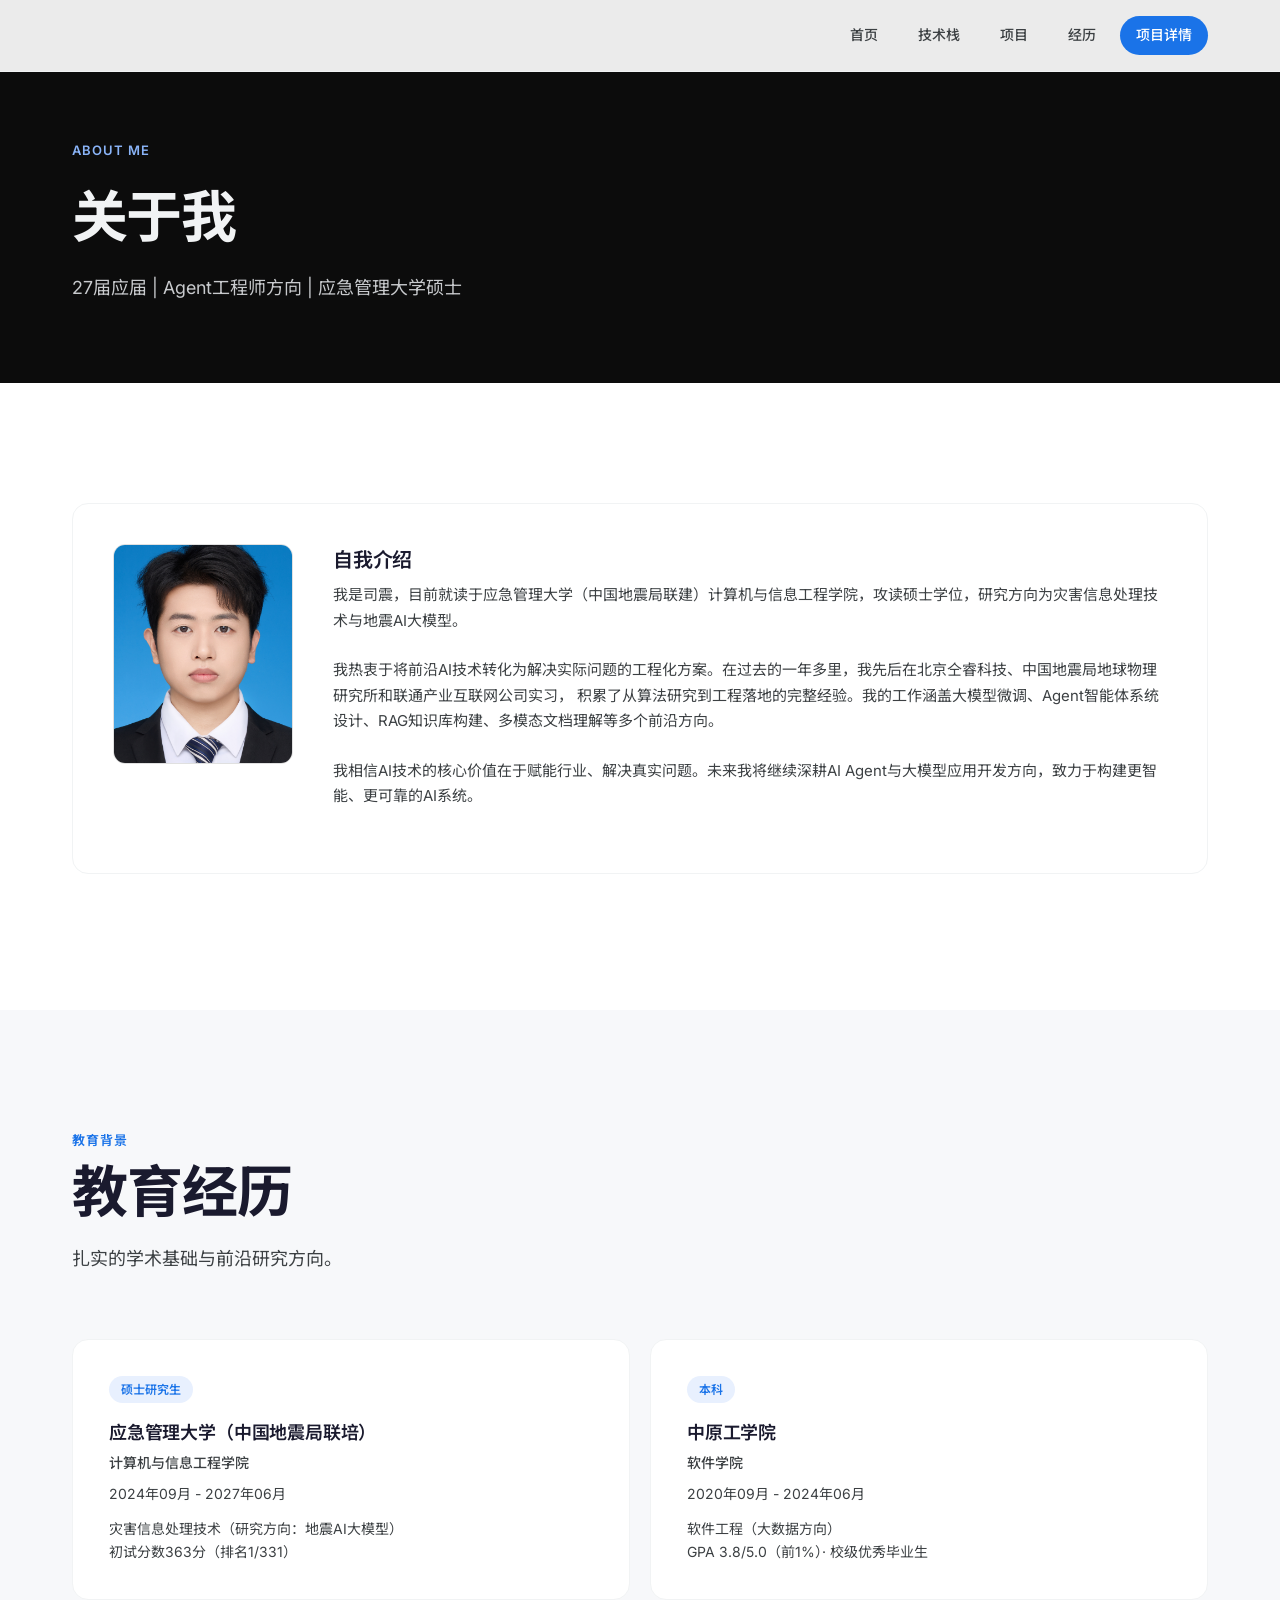
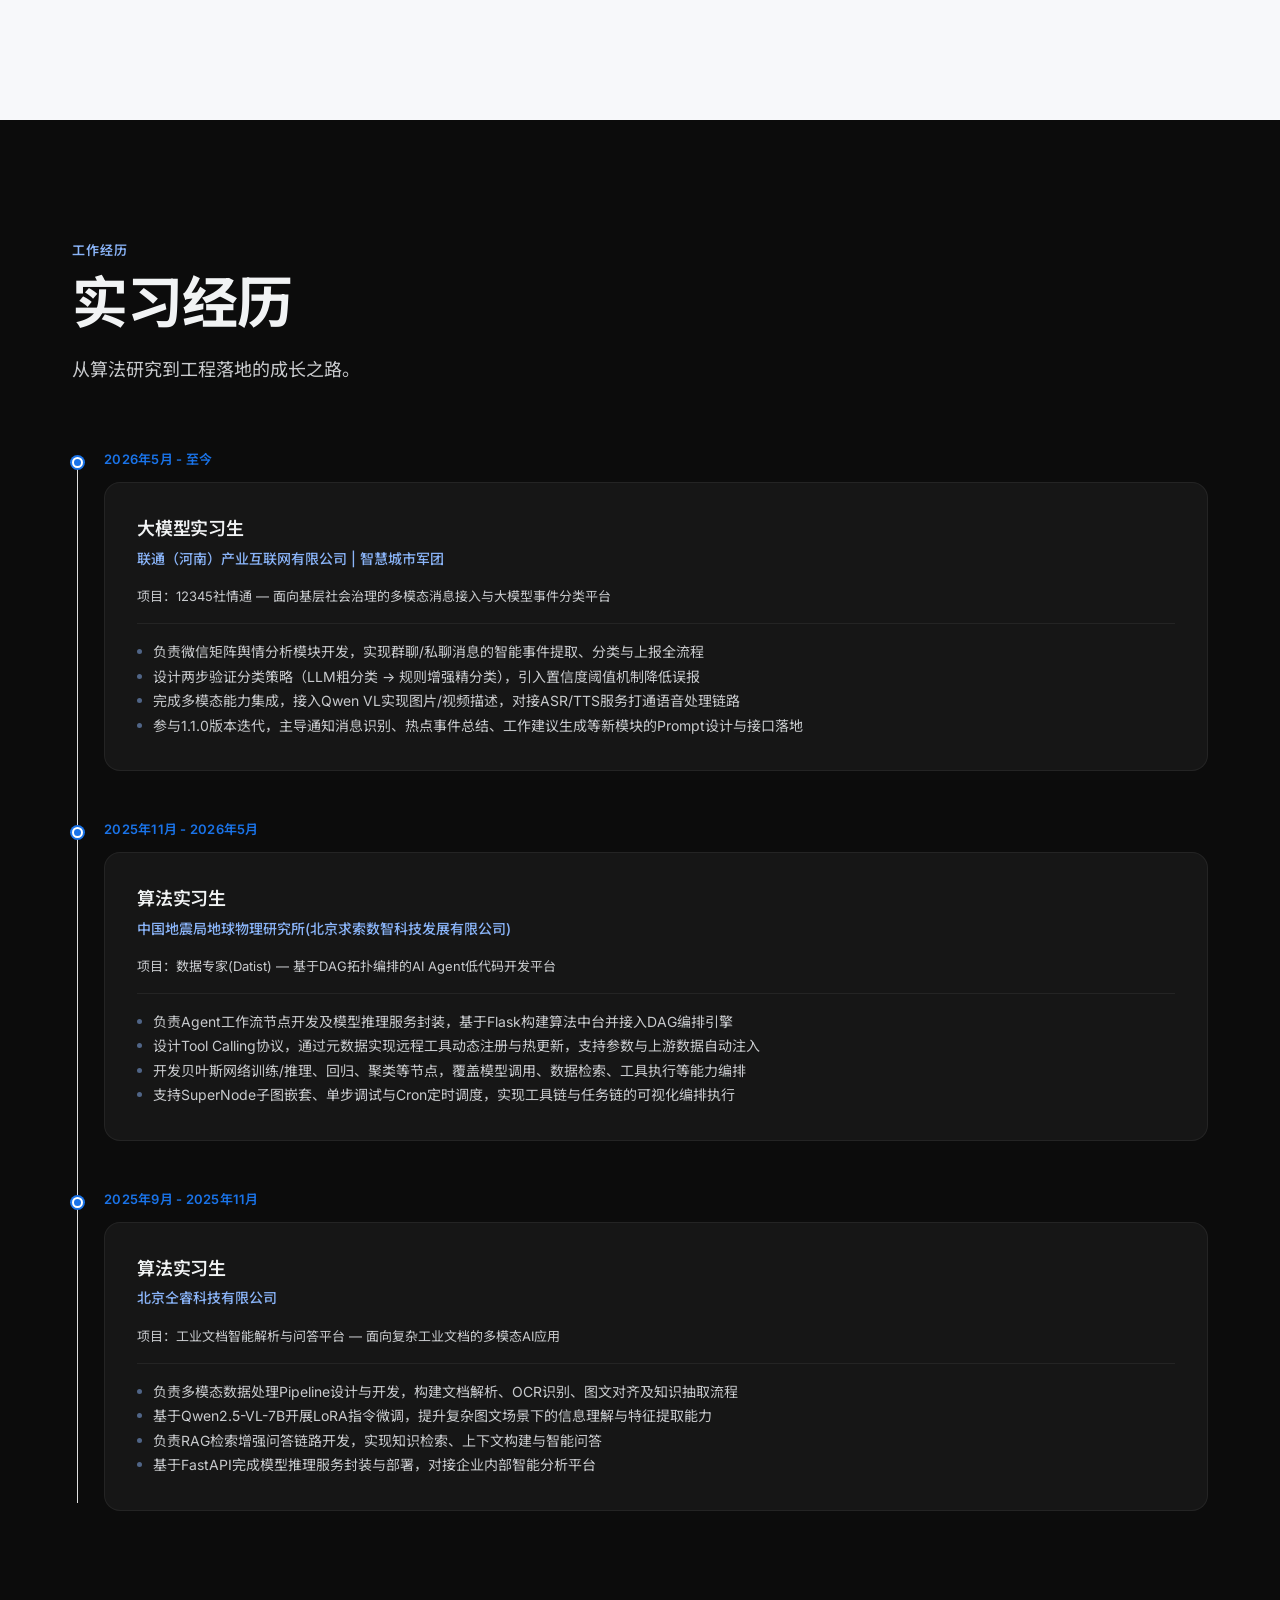
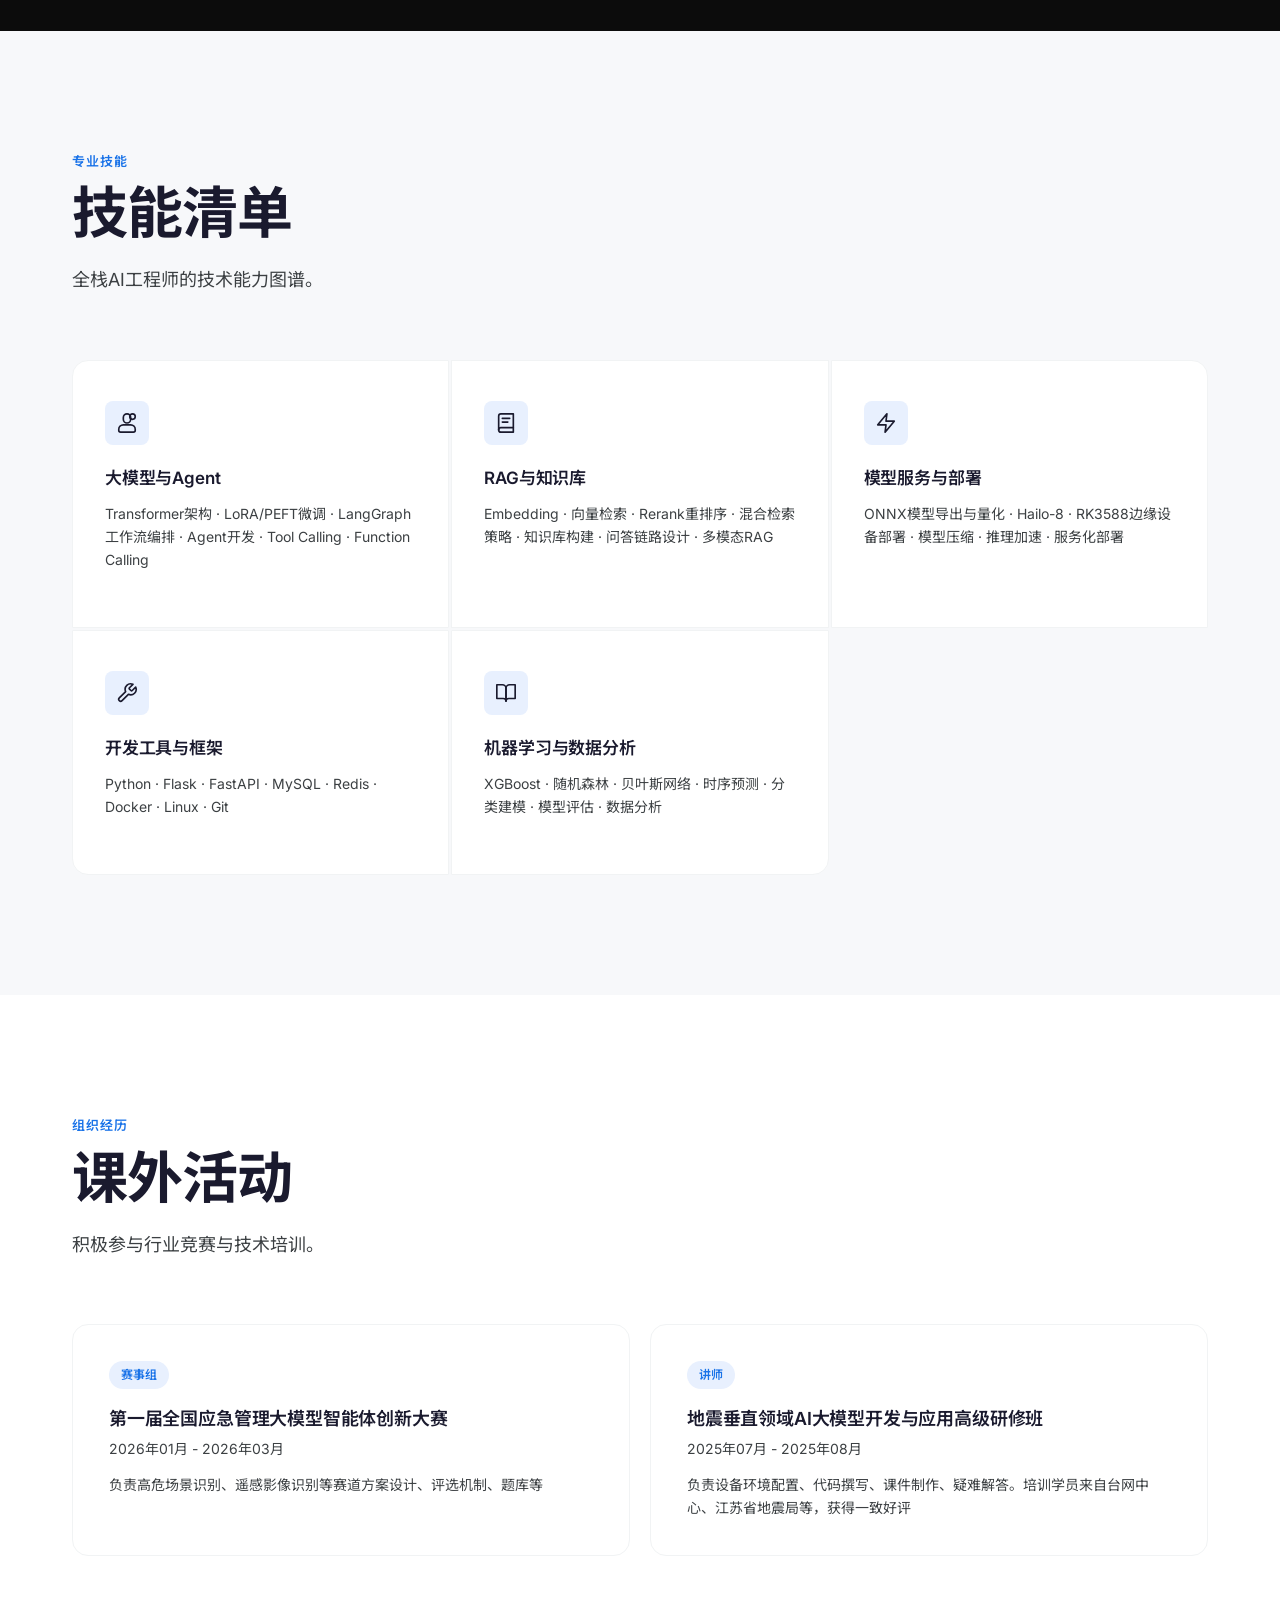
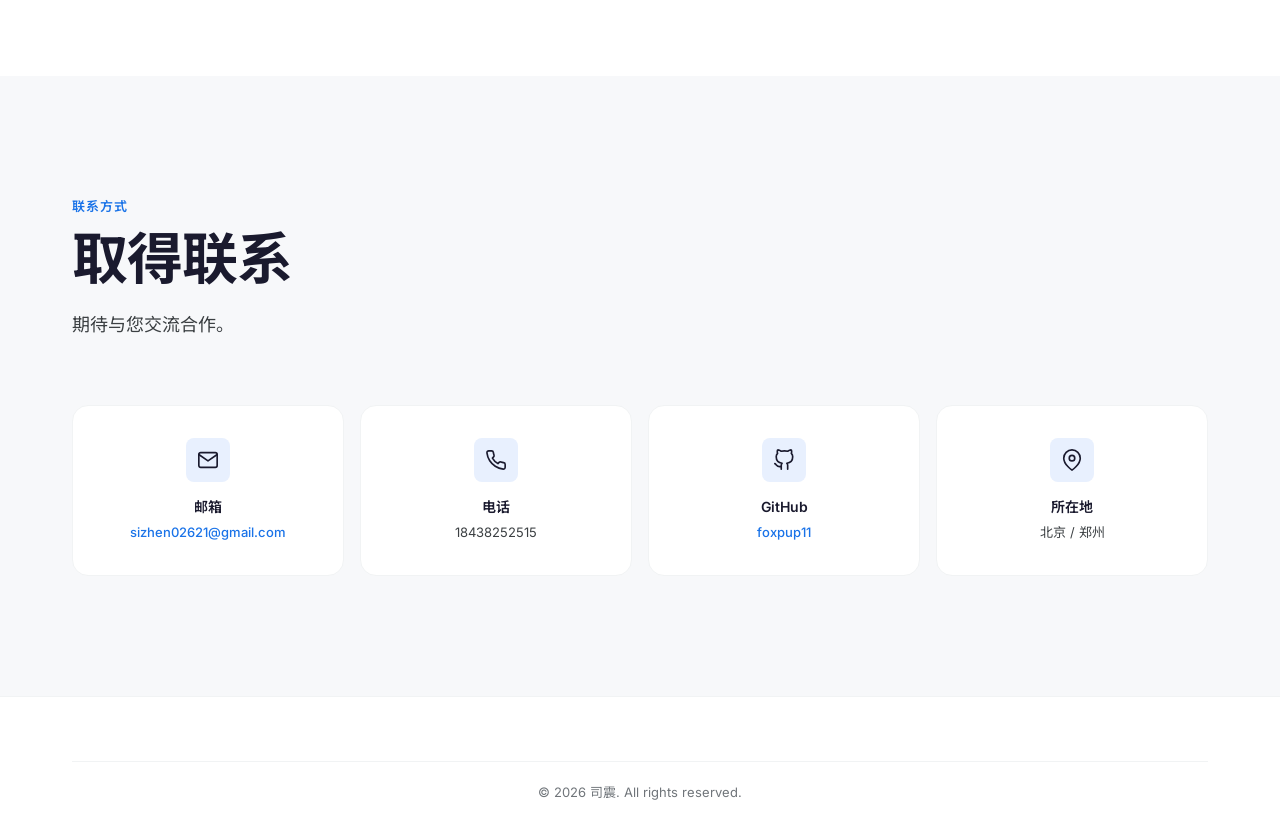
==== commit 44e4a128: "个人网站-V1.0.0" ====
--- a/about.html
+++ b/about.html
@@ -9,22 +9,20 @@
   <link rel="preconnect" href="https://fonts.gstatic.com" crossorigin>
   <link href="https://fonts.googleapis.com/css2?family=Inter:wght@400;500;600;700;800&family=Noto+Sans+SC:wght@400;500;600;700;800&display=swap" rel="stylesheet">
   <link rel="stylesheet" href="css/style.css">
+  <style>
+    .icon-svg { width: 22px; height: 22px; stroke: currentColor; fill: none; stroke-width: 1.8; stroke-linecap: round; stroke-linejoin: round; }
+  </style>
 </head>
 <body>
 
-  <!-- ===== Navigation ===== -->
+  <!-- Navigation -->
   <nav class="navbar">
     <div class="container">
-      <a href="index.html" class="nav-brand">
-        <span class="brand-icon">SZ</span>
-        司震
-      </a>
-      <ul class="nav-links">
+      <ul class="nav-links" style="margin-left: auto;">
         <li><a href="index.html">首页</a></li>
         <li><a href="index.html#skills">技术栈</a></li>
         <li><a href="index.html#projects">项目</a></li>
         <li><a href="index.html#experience">经历</a></li>
-        <li><a href="about.html" class="active">关于我</a></li>
         <li><a href="projects.html" class="nav-cta">项目详情</a></li>
       </ul>
       <button class="nav-toggle" aria-label="菜单">
@@ -33,50 +31,57 @@
     </div>
   </nav>
 
-  <!-- ===== Page Header ===== -->
+  <!-- Page Header -->
   <div class="page-header">
     <div class="container">
-      <div class="section-label">ABOUT ME</div>
+      <div class="section-eyebrow" style="color: #8ab4f8;">ABOUT ME</div>
       <h1>关于我</h1>
-      <p>一名热爱AI技术、专注于大模型工程化落地的研究生</p>
+      <p>27届应届 | Agent工程师方向 | 应急管理大学硕士</p>
     </div>
   </div>
 
-  <!-- ===== About Intro ===== -->
+  <!-- About Intro -->
   <section class="section">
     <div class="container">
-      <div class="detail-card reveal">
-        <h2>👋 自我介绍</h2>
+      <div class="detail-card reveal" style="display: flex; gap: 40px; align-items: flex-start;">
+        <div style="flex-shrink: 0;">
+          <img src="image/IDphoto.jpg" alt="司震证件照" style="width: 180px; height: 220px; object-fit: cover; border-radius: 12px; border: 1px solid var(--color-border);">
+        </div>
+        <div>
+        <h2>自我介绍</h2>
         <p class="desc">
           我是司震，目前就读于应急管理大学（中国地震局联建）计算机与信息工程学院，攻读硕士学位，研究方向为灾害信息处理技术与地震AI大模型。
-          <br><br>
-          我热衷于将前沿AI技术转化为解决实际问题的工程化方案。在过去的一年多里，我先后在中科院空天院、北京全睿智科技和联通产业互联网公司实习，
+        </p>
+        <p class="desc">
+          我热衷于将前沿AI技术转化为解决实际问题的工程化方案。在过去的一年多里，我先后在北京仝睿科技、中国地震局地球物理研究所和联通产业互联网公司实习，
           积累了从算法研究到工程落地的完整经验。我的工作涵盖大模型微调、Agent智能体系统设计、RAG知识库构建、多模态文档理解等多个前沿方向。
-          <br><br>
+        </p>
+        <p class="desc">
           我相信AI技术的核心价值在于赋能行业、解决真实问题。未来我将继续深耕AI Agent与大模型应用开发方向，致力于构建更智能、更可靠的AI系统。
         </p>
-      </div>
-    </div>
-  </section>
-
-  <!-- ===== Education ===== -->
-  <section class="section" style="background: var(--dark-secondary);">
-    <div class="container">
-      <div class="reveal">
-        <div class="section-label">教育背景</div>
+        </div>
+      </div>
+    </div>
+  </section>
+
+  <!-- Education -->
+  <section class="section" style="background: var(--color-bg-alt);">
+    <div class="container">
+      <div class="reveal">
+        <div class="section-eyebrow">教育背景</div>
         <h2 class="section-title">教育经历</h2>
-        <p class="section-subtitle">扎实的学术基础与前沿研究方向</p>
-      </div>
-
-      <div class="edu-cards">
+        <p class="section-desc">扎实的学术基础与前沿研究方向。</p>
+      </div>
+
+      <div class="edu-grid">
         <div class="edu-card reveal">
           <span class="edu-badge">硕士研究生</span>
-          <h3>应急管理大学（中国地震局联建）</h3>
+          <h3>应急管理大学（中国地震局联培）</h3>
           <h4>计算机与信息工程学院</h4>
           <p class="edu-date">2024年09月 - 2027年06月</p>
           <p>
-            研究方向：灾害信息处理技术 · 地震AI大模型<br>
-            初试分数364分（排名1/31）
+            灾害信息处理技术（研究方向：地震AI大模型）<br>
+            初试分数363分（排名1/331）
           </p>
         </div>
 
@@ -87,38 +92,35 @@
           <p class="edu-date">2020年09月 - 2024年06月</p>
           <p>
             软件工程（大数据方向）<br>
-            GPA 3.45/5.0（前11%）· 校级优秀毕业生
+            GPA 3.8/5.0（前1%）· 校级优秀毕业生
           </p>
         </div>
       </div>
     </div>
   </section>
 
-  <!-- ===== Work Experience ===== -->
-  <section class="section">
-    <div class="container">
-      <div class="reveal">
-        <div class="section-label">工作经历</div>
-        <h2 class="section-title">实习经历</h2>
-        <p class="section-subtitle">从算法研究到工程落地的成长之路</p>
+  <!-- Work Experience -->
+  <section class="section" style="background: var(--color-bg-dark); color: var(--color-text-on-dark);">
+    <div class="container">
+      <div class="reveal">
+        <div class="section-eyebrow" style="color: #8ab4f8;">工作经历</div>
+        <h2 class="section-title" style="color: var(--color-text-on-dark);">实习经历</h2>
+        <p class="section-desc" style="color: var(--color-text-on-dark-secondary);">从算法研究到工程落地的成长之路。</p>
       </div>
 
       <div class="timeline">
         <div class="timeline-item reveal">
           <div class="timeline-dot"></div>
           <div class="timeline-date">2026年5月 - 至今</div>
-          <div class="timeline-content">
+          <div class="timeline-card">
             <h3>大模型实习生</h3>
             <h4>联通（河南）产业互联网有限公司 | 智慧城市军团</h4>
-            <p style="color: var(--text-secondary); font-size: 0.9rem; margin-bottom: 12px;">
-              项目：社情通 — 面向基层社会治理的12345热线数据分析平台
-            </p>
+            <p class="project-label">项目：12345社情通 — 面向基层社会治理的多模态消息接入与大模型事件分类平台</p>
             <ul>
-              <li>负责热线数据解析与深度分析，构建大规模事件分类、舆情智能监测与报告自动生成系统</li>
-              <li>主导知识识别、热点总结与事件建议生成的Prompt设计与接口落地</li>
-              <li>实现多模态能力接入与Ollama本地模型集成，驱动智能质检功能</li>
-              <li>完成基于DeepSeek模型的智能质检全流程开发，模型分类准确率95%+</li>
-              <li>开发自动化数据清洗模块，处理多源异构数据，大幅提升分析效率</li>
+              <li>负责微信矩阵舆情分析模块开发，实现群聊/私聊消息的智能事件提取、分类与上报全流程</li>
+              <li>设计两步验证分类策略（LLM粗分类 → 规则增强精分类），引入置信度阈值机制降低误报</li>
+              <li>完成多模态能力集成，接入Qwen VL实现图片/视频描述，对接ASR/TTS服务打通语音处理链路</li>
+              <li>参与1.1.0版本迭代，主导通知消息识别、热点事件总结、工作建议生成等新模块的Prompt设计与接口落地</li>
             </ul>
           </div>
         </div>
@@ -126,18 +128,15 @@
         <div class="timeline-item reveal">
           <div class="timeline-dot"></div>
           <div class="timeline-date">2025年11月 - 2026年5月</div>
-          <div class="timeline-content">
-            <h3>算法实习生（DataDigger方向）</h3>
-            <h4>中国科学院空天信息创新研究院 | 北京中科闻歌科技发展有限公司</h4>
-            <p style="color: var(--text-secondary); font-size: 0.9rem; margin-bottom: 12px;">
-              项目：DataDigger — 基于DAG拓扑扩展的AI Agent低代码开发平台
-            </p>
+          <div class="timeline-card">
+            <h3>算法实习生</h3>
+            <h4>中国地震局地球物理研究所(北京求索数智科技发展有限公司)</h4>
+            <p class="project-label">项目：数据专家(Datist) — 基于DAG拓扑编排的AI Agent低代码开发平台</p>
             <ul>
-              <li>负责Agent工作流开发及模型推理服务封装，基于FastAPI构建接入层并添加DAG引擎注入</li>
-              <li>开发Tool Calling工具链，通过数据回填机制扩展Agent能力边界，支持参数与来源动态绑定</li>
-              <li>开发贝叶斯网络训练/推理、回溯、聚类等节点的底层算法模块</li>
-              <li>基于Supernote千问子模型、单步调试与Con机制，实现工具集成与灵活编排</li>
-              <li>主导Agent平台200+自动化回归测试用例编写与性能压测，已上线多个生产环境</li>
+              <li>负责Agent工作流节点开发及模型推理服务封装，基于Flask构建算法中台并接入DAG编排引擎</li>
+              <li>设计Tool Calling协议，通过元数据实现远程工具动态注册与热更新，支持参数与上游数据自动注入</li>
+              <li>开发贝叶斯网络训练/推理、回归、聚类等节点，覆盖模型调用、数据检索、工具执行等能力编排</li>
+              <li>支持SuperNode子图嵌套、单步调试与Cron定时调度，实现工具链与任务链的可视化编排执行</li>
             </ul>
           </div>
         </div>
@@ -145,18 +144,15 @@
         <div class="timeline-item reveal">
           <div class="timeline-dot"></div>
           <div class="timeline-date">2025年9月 - 2025年11月</div>
-          <div class="timeline-content">
+          <div class="timeline-card">
             <h3>算法实习生</h3>
-            <h4>北京全睿智科技有限公司</h4>
-            <p style="color: var(--text-secondary); font-size: 0.9rem; margin-bottom: 12px;">
-              项目：工业文档智能解析与问答平台 / "智问"多模型智能对话助手
-            </p>
+            <h4>北京仝睿科技有限公司</h4>
+            <p class="project-label">项目：工业文档智能解析与问答平台 — 面向复杂工业文档的多模态AI应用</p>
             <ul>
-              <li>构建多模态文档智能解析Pipeline，集成OCR识别、图文对应及知识抽取能力</li>
-              <li>实现GraphRAG知识图谱构建与智能问答系统</li>
-              <li>基于Qwen2.5-7B进行LoRA微调，优化模型在特定场景下的表现</li>
-              <li>完成文件解析、知识抽取、模型推理、问答服务等全模块开发</li>
-              <li>系统完整落地企业内部RAG平台并投入实际应用</li>
+              <li>负责多模态数据处理Pipeline设计与开发，构建文档解析、OCR识别、图文对齐及知识抽取流程</li>
+              <li>基于Qwen2.5-VL-7B开展LoRA指令微调，提升复杂图文场景下的信息理解与特征提取能力</li>
+              <li>负责RAG检索增强问答链路开发，实现知识检索、上下文构建与智能问答</li>
+              <li>基于FastAPI完成模型推理服务封装与部署，对接企业内部智能分析平台</li>
             </ul>
           </div>
         </div>
@@ -164,82 +160,117 @@
     </div>
   </section>
 
-  <!-- ===== Skills Detail ===== -->
-  <section class="section" style="background: var(--dark-secondary);">
-    <div class="container">
-      <div class="reveal">
-        <div class="section-label">专业技能</div>
+  <!-- Skills Detail -->
+  <section class="section" style="background: var(--color-bg-alt);">
+    <div class="container">
+      <div class="reveal">
+        <div class="section-eyebrow">专业技能</div>
         <h2 class="section-title">技能清单</h2>
-        <p class="section-subtitle">全栈AI工程师的技术能力图谱</p>
+        <p class="section-desc">全栈AI工程师的技术能力图谱。</p>
       </div>
 
       <div class="skills-grid">
         <div class="skill-card reveal">
-          <div class="skill-icon">🤖</div>
+          <div class="skill-icon">
+            <svg class="icon-svg" viewBox="0 0 24 24"><path d="M12 2a4 4 0 0 1 4 4v2a4 4 0 0 1-8 0V6a4 4 0 0 1 4-4z"/><path d="M16 14H8a5 5 0 0 0-5 5v1a2 2 0 0 0 2 2h14a2 2 0 0 0 2-2v-1a5 5 0 0 0-5-5z"/><circle cx="18" cy="5" r="3"/></svg>
+          </div>
           <h3>大模型与Agent</h3>
-          <p>Transformer架构 · LoRA/PEFT微调 · LangGraph工作流编排 · Agent开发 · Tool Calling · Function Calling · MCP协议</p>
-        </div>
-
-        <div class="skill-card reveal">
-          <div class="skill-icon">📚</div>
+          <p>Transformer架构 · LoRA/PEFT微调 · LangGraph工作流编排 · Agent开发 · Tool Calling · Function Calling</p>
+        </div>
+        <div class="skill-card reveal">
+          <div class="skill-icon">
+            <svg class="icon-svg" viewBox="0 0 24 24"><path d="M4 19.5A2.5 2.5 0 0 1 6.5 17H20"/><path d="M6.5 2H20v20H6.5A2.5 2.5 0 0 1 4 19.5v-15A2.5 2.5 0 0 1 6.5 2z"/><line x1="8" y1="7" x2="16" y2="7"/><line x1="8" y1="11" x2="14" y2="11"/></svg>
+          </div>
           <h3>RAG与知识库</h3>
-          <p>向量数据库 · Embedding模型 · Rerank重排序 · 混合检索策略 · 知识图谱构建 · 多模态RAG · GraphRAG</p>
-        </div>
-
-        <div class="skill-card reveal">
-          <div class="skill-icon">⚡</div>
+          <p>Embedding · 向量检索 · Rerank重排序 · 混合检索策略 · 知识库构建 · 问答链路设计 · 多模态RAG</p>
+        </div>
+        <div class="skill-card reveal">
+          <div class="skill-icon">
+            <svg class="icon-svg" viewBox="0 0 24 24"><polygon points="13 2 3 14 12 14 11 22 21 10 12 10 13 2"/></svg>
+          </div>
           <h3>模型服务与部署</h3>
-          <p>ONNX模型导出与量化 · Huggingface生态 · vLLM推理加速 · Ollama本地部署 · 模型压缩 · 服务化部署</p>
-        </div>
-
-        <div class="skill-card reveal">
-          <div class="skill-icon">🛠️</div>
+          <p>ONNX模型导出与量化 · Hailo-8 · RK3588边缘设备部署 · 模型压缩 · 推理加速 · 服务化部署</p>
+        </div>
+        <div class="skill-card reveal">
+          <div class="skill-icon">
+            <svg class="icon-svg" viewBox="0 0 24 24"><path d="M14.7 6.3a1 1 0 0 0 0 1.4l1.6 1.6a1 1 0 0 0 1.4 0l3.77-3.77a6 6 0 0 1-7.94 7.94l-6.91 6.91a2.12 2.12 0 0 1-3-3l6.91-6.91a6 6 0 0 1 7.94-7.94l-3.76 3.76z"/></svg>
+          </div>
           <h3>开发工具与框架</h3>
-          <p>Python · Flask · FastAPI · MySQL · Redis · Docker · Linux · Git · Nginx · 前端基础</p>
-        </div>
-
-        <div class="skill-card reveal">
-          <div class="skill-icon">🧠</div>
-          <h3>AI算法</h3>
-          <p>PyTorch · TensorFlow · 大语言模型 · 多模态模型 · 计算机视觉 · 自然语言处理 · 推荐系统</p>
-        </div>
-
-        <div class="skill-card reveal">
-          <div class="skill-icon">📡</div>
-          <h3>信号处理与诊断</h3>
-          <p>小波变换 · 随机森林 · 贝叶斯网络 · 故障信号分析 · 分类建模 · 智能诊断</p>
-        </div>
-      </div>
-    </div>
-  </section>
-
-  <!-- ===== Contact ===== -->
+          <p>Python · Flask · FastAPI · MySQL · Redis · Docker · Linux · Git</p>
+        </div>
+        <div class="skill-card reveal">
+          <div class="skill-icon">
+            <svg class="icon-svg" viewBox="0 0 24 24"><path d="M2 3h6a4 4 0 0 1 4 4v14a3 3 0 0 0-3-3H2z"/><path d="M22 3h-6a4 4 0 0 0-4 4v14a3 3 0 0 1 3-3h7z"/></svg>
+          </div>
+          <h3>机器学习与数据分析</h3>
+          <p>XGBoost · 随机森林 · 贝叶斯网络 · 时序预测 · 分类建模 · 模型评估 · 数据分析</p>
+        </div>
+      </div>
+    </div>
+  </section>
+
+  <!-- Organizational Experience -->
   <section class="section">
     <div class="container">
       <div class="reveal">
-        <div class="section-label">联系方式</div>
+        <div class="section-eyebrow">组织经历</div>
+        <h2 class="section-title">课外活动</h2>
+        <p class="section-desc">积极参与行业竞赛与技术培训。</p>
+      </div>
+
+      <div class="edu-grid">
+        <div class="edu-card reveal">
+          <span class="edu-badge">赛事组</span>
+          <h3>第一届全国应急管理大模型智能体创新大赛</h3>
+          <p class="edu-date">2026年01月 - 2026年03月</p>
+          <p>负责高危场景识别、遥感影像识别等赛道方案设计、评选机制、题库等</p>
+        </div>
+
+        <div class="edu-card reveal">
+          <span class="edu-badge">讲师</span>
+          <h3>地震垂直领域AI大模型开发与应用高级研修班</h3>
+          <p class="edu-date">2025年07月 - 2025年08月</p>
+          <p>负责设备环境配置、代码撰写、课件制作、疑难解答。培训学员来自台网中心、江苏省地震局等，获得一致好评</p>
+        </div>
+      </div>
+    </div>
+  </section>
+
+  <!-- Contact -->
+  <section class="section" style="background: var(--color-bg-alt);">
+    <div class="container">
+      <div class="reveal">
+        <div class="section-eyebrow">联系方式</div>
         <h2 class="section-title">取得联系</h2>
-        <p class="section-subtitle">期待与您交流合作</p>
+        <p class="section-desc">期待与您交流合作。</p>
       </div>
 
       <div class="contact-grid">
         <div class="contact-card reveal">
-          <div class="icon">📧</div>
+          <div class="icon">
+            <svg class="icon-svg" viewBox="0 0 24 24"><path d="M4 4h16c1.1 0 2 .9 2 2v12c0 1.1-.9 2-2 2H4c-1.1 0-2-.9-2-2V6c0-1.1.9-2 2-2z"/><polyline points="22,6 12,13 2,6"/></svg>
+          </div>
           <h4>邮箱</h4>
           <p><a href="mailto:sizhen02621@gmail.com">sizhen02621@gmail.com</a></p>
         </div>
         <div class="contact-card reveal">
-          <div class="icon">📱</div>
+          <div class="icon">
+            <svg class="icon-svg" viewBox="0 0 24 24"><path d="M22 16.92v3a2 2 0 0 1-2.18 2 19.79 19.79 0 0 1-8.63-3.07 19.5 19.5 0 0 1-6-6 19.79 19.79 0 0 1-3.07-8.67A2 2 0 0 1 4.11 2h3a2 2 0 0 1 2 1.72c.127.96.361 1.903.7 2.81a2 2 0 0 1-.45 2.11L8.09 9.91a16 16 0 0 0 6 6l1.27-1.27a2 2 0 0 1 2.11-.45c.907.339 1.85.573 2.81.7A2 2 0 0 1 22 16.92z"/></svg>
+          </div>
           <h4>电话</h4>
-          <p>18438252151</p>
-        </div>
-        <div class="contact-card reveal">
-          <div class="icon">🐙</div>
+          <p>18438252515</p>
+        </div>
+        <div class="contact-card reveal">
+          <div class="icon">
+            <svg class="icon-svg" viewBox="0 0 24 24"><path d="M9 19c-5 1.5-5-2.5-7-3m14 6v-3.87a3.37 3.37 0 0 0-.94-2.61c3.14-.35 6.44-1.54 6.44-7A5.44 5.44 0 0 0 20 4.77 5.07 5.07 0 0 0 19.91 1S18.73.65 16 2.48a13.38 13.38 0 0 0-7 0C6.27.65 5.09 1 5.09 1A5.07 5.07 0 0 0 5 4.77a5.44 5.44 0 0 0-1.5 3.78c0 5.42 3.3 6.61 6.44 7A3.37 3.37 0 0 0 9 18.13V22"/></svg>
+          </div>
           <h4>GitHub</h4>
-          <p><a href="https://github.com/foxpup11" target="_blank">github.com/foxpup11</a></p>
-        </div>
-        <div class="contact-card reveal">
-          <div class="icon">📍</div>
+          <p><a href="https://github.com/foxpup11" target="_blank">foxpup11</a></p>
+        </div>
+        <div class="contact-card reveal">
+          <div class="icon">
+            <svg class="icon-svg" viewBox="0 0 24 24"><path d="M21 10c0 7-9 13-9 13s-9-6-9-13a9 9 0 0 1 18 0z"/><circle cx="12" cy="10" r="3"/></svg>
+          </div>
           <h4>所在地</h4>
           <p>北京 / 郑州</p>
         </div>
@@ -247,17 +278,12 @@
     </div>
   </section>
 
-  <!-- ===== Footer ===== -->
+  <!-- Footer -->
   <footer class="footer">
     <div class="container">
-      <div class="footer-left">
-        &copy; 2026 司震 · Built with ❤️ and GitHub Pages
-      </div>
-      <ul class="footer-links">
-        <li><a href="https://github.com/foxpup11" target="_blank">GitHub</a></li>
-        <li><a href="index.html">首页</a></li>
-        <li><a href="projects.html">项目</a></li>
-      </ul>
+      <div class="footer-bottom">
+        <p>&copy; 2026 司震. All rights reserved.</p>
+      </div>
     </div>
   </footer>
 
--- a/css/style.css
+++ b/css/style.css
@@ -1,253 +1,198 @@
 /* ============================================
-   司震 - 个人网站 主样式
-   Enterprise-grade Personal Portfolio
+   司震 - 个人网站 v2
+   Design Language: Google / Apple / Tesla
    ============================================ */
 
-/* ---------- CSS Variables ---------- */
+/* ---------- Variables ---------- */
 :root {
-  --primary: #2563eb;
-  --primary-dark: #1d4ed8;
-  --primary-light: #3b82f6;
-  --accent: #06b6d4;
-  --accent-light: #22d3ee;
-  --dark: #0f172a;
-  --dark-secondary: #1e293b;
-  --dark-tertiary: #334155;
-  --text-primary: #f8fafc;
-  --text-secondary: #94a3b8;
-  --text-muted: #64748b;
-  --surface: #1e293b;
-  --surface-light: #273548;
-  --surface-hover: #334155;
-  --border: #334155;
-  --border-light: #475569;
-  --gradient-primary: linear-gradient(135deg, #2563eb 0%, #06b6d4 100%);
-  --gradient-hero: linear-gradient(135deg, #0f172a 0%, #1e293b 50%, #0f172a 100%);
-  --gradient-card: linear-gradient(135deg, rgba(30,41,59,0.8) 0%, rgba(15,23,42,0.9) 100%);
-  --shadow-sm: 0 1px 2px rgba(0,0,0,0.3);
-  --shadow-md: 0 4px 6px -1px rgba(0,0,0,0.4), 0 2px 4px -2px rgba(0,0,0,0.3);
-  --shadow-lg: 0 10px 15px -3px rgba(0,0,0,0.5), 0 4px 6px -4px rgba(0,0,0,0.4);
-  --shadow-xl: 0 20px 25px -5px rgba(0,0,0,0.5), 0 8px 10px -6px rgba(0,0,0,0.4);
-  --shadow-glow: 0 0 30px rgba(37,99,235,0.15);
-  --radius-sm: 6px;
-  --radius-md: 10px;
+  --color-bg: #ffffff;
+  --color-bg-alt: #f7f8fa;
+  --color-bg-dark: #0c0c0c;
+  --color-bg-dark-2: #161616;
+  --color-surface: #ffffff;
+  --color-surface-hover: #f2f3f5;
+  --color-text: #1a1a2e;
+  --color-text-secondary: #3c4043;
+  --color-text-tertiary: #70757a;
+  --color-text-on-dark: #f1f3f4;
+  --color-text-on-dark-secondary: #c8cacd;
+  --color-accent: #1a73e8;
+  --color-accent-hover: #1557b0;
+  --color-accent-light: #e8f0fe;
+  --color-border: #e0e0e0;
+  --color-border-light: #f1f3f4;
+  --shadow-xs: 0 1px 2px rgba(0,0,0,0.05);
+  --shadow-sm: 0 1px 3px rgba(0,0,0,0.08), 0 1px 2px rgba(0,0,0,0.04);
+  --shadow-md: 0 4px 12px rgba(0,0,0,0.08);
+  --shadow-lg: 0 8px 30px rgba(0,0,0,0.1);
+  --shadow-xl: 0 20px 60px rgba(0,0,0,0.12);
+  --radius-sm: 8px;
+  --radius-md: 12px;
   --radius-lg: 16px;
   --radius-xl: 24px;
-  --transition: 0.3s cubic-bezier(0.4, 0, 0.2, 1);
-  --transition-fast: 0.15s cubic-bezier(0.4, 0, 0.2, 1);
-  --font-sans: 'Inter', -apple-system, BlinkMacSystemFont, 'Segoe UI', 'Noto Sans SC', sans-serif;
-  --font-mono: 'JetBrains Mono', 'Fira Code', 'Consolas', monospace;
-}
-
-/* ---------- Reset & Base ---------- */
-*, *::before, *::after {
-  margin: 0;
-  padding: 0;
-  box-sizing: border-box;
-}
+  --radius-full: 9999px;
+  --transition: 0.25s cubic-bezier(0.4, 0, 0.2, 1);
+  --transition-slow: 0.5s cubic-bezier(0.4, 0, 0.2, 1);
+  --font: 'Inter', -apple-system, BlinkMacSystemFont, 'Noto Sans SC', 'Segoe UI', sans-serif;
+  --max-w: 1200px;
+}
+
+/* ---------- Reset ---------- */
+*, *::before, *::after { margin: 0; padding: 0; box-sizing: border-box; }
 
 html {
   scroll-behavior: smooth;
-  scroll-padding-top: 80px;
+  scroll-padding-top: 72px;
   font-size: 16px;
 }
 
 body {
-  font-family: var(--font-sans);
-  background: var(--dark);
-  color: var(--text-primary);
-  line-height: 1.7;
+  font-family: var(--font);
+  background: var(--color-bg);
+  color: var(--color-text);
+  line-height: 1.6;
   overflow-x: hidden;
   -webkit-font-smoothing: antialiased;
-  -moz-osx-font-smoothing: grayscale;
-}
-
-a {
-  color: var(--primary-light);
-  text-decoration: none;
-  transition: color var(--transition-fast);
-}
-
-a:hover {
-  color: var(--accent);
-}
-
-img {
-  max-width: 100%;
-  display: block;
-}
-
-::selection {
-  background: rgba(37,99,235,0.3);
-  color: #fff;
-}
-
-/* ---------- Scrollbar ---------- */
-::-webkit-scrollbar {
-  width: 8px;
-}
-::-webkit-scrollbar-track {
-  background: var(--dark);
-}
-::-webkit-scrollbar-thumb {
-  background: var(--dark-tertiary);
-  border-radius: 4px;
-}
-::-webkit-scrollbar-thumb:hover {
-  background: var(--border-light);
-}
-
-/* ---------- Utility ---------- */
+}
+
+a { color: var(--color-accent); text-decoration: none; transition: color var(--transition); }
+a:hover { color: var(--color-accent-hover); }
+img { max-width: 100%; display: block; }
+::selection { background: var(--color-accent-light); color: var(--color-accent); }
+
+::-webkit-scrollbar { width: 6px; }
+::-webkit-scrollbar-track { background: transparent; }
+::-webkit-scrollbar-thumb { background: #d1d5db; border-radius: 3px; }
+
+/* ---------- Layout ---------- */
 .container {
-  max-width: 1200px;
+  max-width: var(--max-w);
   margin: 0 auto;
-  padding: 0 24px;
+  padding: 0 32px;
 }
 
 .section {
-  padding: 100px 0;
-}
-
-.section-label {
-  display: inline-flex;
-  align-items: center;
-  gap: 8px;
-  font-size: 0.8rem;
-  font-weight: 600;
-  letter-spacing: 2px;
+  padding: 120px 0;
+}
+
+.section--dark {
+  background: var(--color-bg-dark);
+  color: var(--color-text-on-dark);
+}
+
+/* ---------- Section Headers ---------- */
+.section-eyebrow {
+  font-size: 0.8125rem;
+  font-weight: 600;
+  letter-spacing: 0.08em;
   text-transform: uppercase;
-  color: var(--accent);
-  margin-bottom: 16px;
-}
-
-.section-label::before {
-  content: '';
-  width: 24px;
-  height: 2px;
-  background: var(--accent);
+  color: var(--color-accent);
+  margin-bottom: 12px;
+}
+
+.section--dark .section-eyebrow {
+  color: #8ab4f8;
 }
 
 .section-title {
-  font-size: clamp(2rem, 4vw, 2.8rem);
-  font-weight: 800;
-  line-height: 1.2;
+  font-size: clamp(2.25rem, 5vw, 3.5rem);
+  font-weight: 700;
+  line-height: 1.1;
+  letter-spacing: -0.02em;
   margin-bottom: 20px;
-  background: linear-gradient(135deg, #f8fafc 0%, #94a3b8 100%);
-  -webkit-background-clip: text;
-  -webkit-text-fill-color: transparent;
-  background-clip: text;
-}
-
-.section-subtitle {
-  font-size: 1.1rem;
-  color: var(--text-secondary);
-  max-width: 600px;
-  margin-bottom: 50px;
+  color: var(--color-text);
+}
+
+.section--dark .section-title {
+  color: var(--color-text-on-dark);
+}
+
+.section-desc {
+  font-size: 1.125rem;
+  color: var(--color-text-secondary);
+  max-width: 560px;
+  line-height: 1.7;
+  margin-bottom: 64px;
+}
+
+.section--dark .section-desc {
+  color: var(--color-text-on-dark-secondary);
 }
 
 /* ---------- Navigation ---------- */
 .navbar {
   position: fixed;
-  top: 0;
-  left: 0;
-  right: 0;
+  top: 0; left: 0; right: 0;
   z-index: 1000;
-  padding: 16px 0;
+  height: 72px;
+  display: flex;
+  align-items: center;
   transition: all var(--transition);
-}
-
-.navbar.scrolled {
-  background: rgba(15,23,42,0.92);
+  background: rgba(255,255,255,0.92);
   backdrop-filter: blur(20px);
   -webkit-backdrop-filter: blur(20px);
-  border-bottom: 1px solid var(--border);
-  padding: 10px 0;
+  border-bottom: 1px solid var(--color-border-light);
 }
 
 .navbar .container {
   display: flex;
   align-items: center;
   justify-content: space-between;
+  width: 100%;
 }
 
 .nav-brand {
   display: flex;
   align-items: center;
-  gap: 12px;
-  font-size: 1.25rem;
+  gap: 10px;
+  font-size: 1.125rem;
   font-weight: 700;
-  color: var(--text-primary);
-}
-
-.nav-brand .brand-icon {
-  width: 36px;
-  height: 36px;
-  background: var(--gradient-primary);
-  border-radius: var(--radius-sm);
+  color: var(--color-text);
+  letter-spacing: -0.01em;
+}
+
+.nav-brand .brand-icon,
+.nav-brand .nav-logo {
+  flex-shrink: 0;
+}
+
+.nav-links {
   display: flex;
   align-items: center;
-  justify-content: center;
-  font-size: 1rem;
-  font-weight: 800;
-  color: #fff;
-}
-
-.nav-links {
-  display: flex;
+  gap: 8px;
+  list-style: none;
+}
+
+.nav-links a {
+  display: inline-flex;
   align-items: center;
-  gap: 32px;
-  list-style: none;
-}
-
-.nav-links a {
-  font-size: 0.9rem;
+  padding: 8px 16px;
+  font-size: 0.875rem;
   font-weight: 500;
-  color: var(--text-secondary);
-  position: relative;
-  padding: 4px 0;
-}
-
-.nav-links a::after {
-  content: '';
-  position: absolute;
-  bottom: -2px;
-  left: 0;
-  width: 0;
-  height: 2px;
-  background: var(--gradient-primary);
-  border-radius: 1px;
-  transition: width var(--transition);
-}
-
-.nav-links a:hover,
+  color: var(--color-text-secondary);
+  border-radius: var(--radius-full);
+  transition: all var(--transition);
+}
+
+.nav-links a:hover {
+  color: var(--color-text);
+  background: var(--color-bg-alt);
+}
+
 .nav-links a.active {
-  color: var(--text-primary);
-}
-
-.nav-links a:hover::after,
-.nav-links a.active::after {
-  width: 100%;
+  color: var(--color-text);
+  background: var(--color-accent-light);
 }
 
 .nav-cta {
-  padding: 8px 20px !important;
-  background: var(--gradient-primary);
-  border-radius: var(--radius-sm) !important;
+  background: var(--color-accent) !important;
   color: #fff !important;
-  font-weight: 600 !important;
-  transition: transform var(--transition), box-shadow var(--transition) !important;
 }
 
 .nav-cta:hover {
-  transform: translateY(-1px);
-  box-shadow: 0 4px 15px rgba(37,99,235,0.4);
-}
-
-.nav-cta::after {
-  display: none !important;
-}
-
-/* Mobile menu toggle */
+  background: var(--color-accent-hover) !important;
+}
+
 .nav-toggle {
   display: none;
   flex-direction: column;
@@ -255,229 +200,303 @@
   background: none;
   border: none;
   cursor: pointer;
-  padding: 4px;
+  padding: 8px;
 }
 
 .nav-toggle span {
   display: block;
-  width: 24px;
+  width: 20px;
   height: 2px;
-  background: var(--text-primary);
-  border-radius: 2px;
+  background: var(--color-text);
+  border-radius: 1px;
   transition: all var(--transition);
 }
 
-/* ---------- Hero Section ---------- */
+/* ---------- Hero ---------- */
 .hero {
   min-height: 100vh;
   display: flex;
   align-items: center;
+  background: var(--color-bg);
+  color: var(--color-text);
   position: relative;
   overflow: hidden;
-  background: var(--gradient-hero);
-}
-
-.hero::before {
-  content: '';
-  position: absolute;
-  top: -50%;
-  left: -50%;
-  width: 200%;
-  height: 200%;
-  background:
-    radial-gradient(ellipse 600px 600px at 20% 50%, rgba(37,99,235,0.08) 0%, transparent 70%),
-    radial-gradient(ellipse 500px 500px at 80% 20%, rgba(6,182,212,0.06) 0%, transparent 70%),
-    radial-gradient(ellipse 400px 400px at 60% 80%, rgba(37,99,235,0.04) 0%, transparent 70%);
-  animation: heroGlow 15s ease-in-out infinite alternate;
-}
-
-@keyframes heroGlow {
-  0% { transform: translate(0, 0) rotate(0deg); }
-  100% { transform: translate(-30px, 20px) rotate(3deg); }
-}
-
-/* Grid pattern overlay */
-.hero::after {
-  content: '';
-  position: absolute;
-  inset: 0;
-  background-image:
-    linear-gradient(rgba(37,99,235,0.03) 1px, transparent 1px),
-    linear-gradient(90deg, rgba(37,99,235,0.03) 1px, transparent 1px);
-  background-size: 60px 60px;
-  pointer-events: none;
+  padding-top: 72px;
+}
+
+.hero-title {
+  font-size: clamp(3rem, 6vw, 4.5rem);
+  font-weight: 700;
+  line-height: 1.05;
+  letter-spacing: -0.03em;
+  margin-bottom: 12px;
+}
+
+.hero-role {
+  font-size: 1.125rem;
+  color: var(--color-accent);
+  font-weight: 500;
+  margin-bottom: 20px;
+}
+
+.hero-desc {
+  font-size: 1rem;
+  color: var(--color-text-secondary);
+  line-height: 1.8;
+  margin-bottom: 36px;
+  max-width: 480px;
+}
+
+.hero-actions {
+  display: flex;
+  gap: 12px;
+  flex-wrap: wrap;
+}
+
+.hero-stats {
+  display: flex;
+  gap: 48px;
+  margin-top: 56px;
+}
+
+.hero-stats .stat-num {
+  font-size: 2rem;
+  font-weight: 700;
+  color: var(--color-text);
+  letter-spacing: -0.02em;
+}
 }
 
 .hero .container {
   position: relative;
   z-index: 1;
+  text-align: center;
+  padding-top: 72px;
+}
+
+.hero-content {
+  animation: fadeInUp 0.7s ease-out;
+  max-width: 720px;
+  margin: 0 auto;
+}
+
+.hero-title {
+  font-size: clamp(3.5rem, 8vw, 6rem);
+  font-weight: 700;
+  line-height: 1.05;
+  letter-spacing: -0.04em;
+  margin-bottom: 24px;
+}
+
+.hero-subtitle {
+  font-size: clamp(1rem, 2vw, 1.125rem);
+  color: var(--color-text-secondary);
+  line-height: 1.8;
+  margin-bottom: 40px;
+  max-width: 520px;
+  margin-left: auto;
+  margin-right: auto;
+}
+
+.hero-actions {
+  display: flex;
+  gap: 12px;
+  justify-content: center;
+  margin-bottom: 64px;
+  flex-wrap: wrap;
+}
+
+.hero-stats {
+  display: flex;
+  gap: 56px;
+  justify-content: center;
+}
+
+.hero-stats .stat-num {
+  font-size: 2rem;
+  font-weight: 700;
+  color: var(--color-text);
+  letter-spacing: -0.02em;
+}
+
+.hero-stats .stat-label {
+  font-size: 0.8125rem;
+  color: var(--color-text-on-dark-secondary);
+  margin-top: 2px;
+}
+
+/* Hero visual */
+/* ---------- About Split (Intro + Education) ---------- */
+.about-split {
   display: grid;
-  grid-template-columns: 1fr 1fr;
-  gap: 60px;
+  grid-template-columns: 1.2fr 1fr;
+  gap: 64px;
+  align-items: end;
+}
+
+/* ---------- Section Header Row ---------- */
+.section-header-row {
+  display: flex;
+  justify-content: space-between;
   align-items: center;
-}
-
-.hero-content {
-  animation: fadeInUp 0.8s ease-out;
-}
-
-.hero-badge {
-  display: inline-flex;
-  align-items: center;
-  gap: 8px;
-  padding: 6px 16px;
-  background: rgba(37,99,235,0.1);
-  border: 1px solid rgba(37,99,235,0.2);
-  border-radius: 999px;
-  font-size: 0.85rem;
-  color: var(--primary-light);
-  margin-bottom: 24px;
-}
-
-.hero-badge .dot {
-  width: 8px;
-  height: 8px;
-  background: #22c55e;
-  border-radius: 50%;
-  animation: pulse 2s ease-in-out infinite;
-}
-
-@keyframes pulse {
-  0%, 100% { opacity: 1; }
-  50% { opacity: 0.4; }
-}
-
-.hero-title {
-  font-size: clamp(2.5rem, 5vw, 3.8rem);
-  font-weight: 800;
-  line-height: 1.15;
-  margin-bottom: 20px;
-}
-
-.hero-title .highlight {
-  background: var(--gradient-primary);
-  -webkit-background-clip: text;
-  -webkit-text-fill-color: transparent;
-  background-clip: text;
-}
-
-.hero-description {
-  font-size: 1.15rem;
-  color: var(--text-secondary);
-  line-height: 1.8;
-  margin-bottom: 36px;
-  max-width: 520px;
-}
-
-.hero-actions {
-  display: flex;
-  gap: 16px;
+  gap: 24px;
   margin-bottom: 48px;
-  flex-wrap: wrap;
-}
-
-.hero-stats {
-  display: flex;
-  gap: 40px;
-}
-
-.stat-item {
-  text-align: left;
-}
-
-.stat-number {
-  font-size: 1.8rem;
-  font-weight: 800;
-  background: var(--gradient-primary);
-  -webkit-background-clip: text;
-  -webkit-text-fill-color: transparent;
-  background-clip: text;
-  line-height: 1.2;
-}
-
-.stat-label {
-  font-size: 0.8rem;
-  color: var(--text-muted);
-  letter-spacing: 1px;
-  text-transform: uppercase;
-}
-
-/* Hero Visual */
-.hero-visual {
-  display: flex;
+}
+
+.section-header-row .section-desc {
+  margin-bottom: 0;
+}
+
+.hero-left {
+  animation: fadeInUp 0.7s ease-out;
+}
+
+.hero-right {
+  animation: fadeInUp 0.7s ease-out 0.15s both;
+}
+
+.hero-photo-row {
+  display: flex;
+  gap: 24px;
+  align-items: flex-start;
+  margin: 24px 0;
+}
+
+.hero-photo {
+  width: 120px;
+  height: 150px;
+  object-fit: cover;
+  border-radius: 12px;
+  flex-shrink: 0;
+  box-shadow: 0 8px 30px rgba(0,0,0,0.08);
+}
+
+.hero-bio {
+  flex: 1;
+}
+
+.hero-bio p {
+  font-size: 0.9375rem;
+  color: var(--color-text-secondary);
+  line-height: 1.75;
+  margin-bottom: 8px;
+}
+
+.hero-bio p:last-child {
+  margin-bottom: 0;
+}
+
+/* ---------- 软著 Cards ---------- */
+.ruanzhu-grid {
+  display: grid;
+  grid-template-columns: repeat(2, 1fr);
+  gap: 20px;
+}
+
+.ruanzhu-item {
+  display: flex;
+  gap: 20px;
+  background: var(--color-surface);
+  border: 1px solid var(--color-border-light);
+  border-radius: var(--radius-lg);
+  padding: 20px;
+  transition: all var(--transition);
+}
+
+.ruanzhu-item:hover {
+  border-color: var(--color-border);
+  box-shadow: var(--shadow-sm);
+}
+
+.ruanzhu-img-wrap {
+  flex-shrink: 0;
+  width: 110px;
+  height: 140px;
+  border-radius: var(--radius-sm);
+  overflow: hidden;
+  background: var(--color-bg-alt);
+  border: 1px solid var(--color-border-light);
+}
+
+.ruanzhu-img-wrap img {
+  width: 100%;
+  height: 100%;
+  object-fit: cover;
+}
+
+.ruanzhu-text {
+  flex: 1;
+  min-width: 0;
+  display: flex;
+  flex-direction: column;
   justify-content: center;
-  align-items: center;
-  animation: fadeInUp 0.8s ease-out 0.2s both;
-}
-
-.hero-avatar-wrapper {
-  position: relative;
-}
-
-.hero-avatar {
-  width: 320px;
-  height: 320px;
-  border-radius: 50%;
-  background: var(--gradient-primary);
-  display: flex;
-  align-items: center;
-  justify-content: center;
-  font-size: 6rem;
-  font-weight: 800;
-  color: #fff;
-  position: relative;
-  box-shadow: var(--shadow-glow), 0 0 60px rgba(37,99,235,0.15);
-}
-
-.hero-avatar::before {
-  content: '';
-  position: absolute;
-  inset: -4px;
-  border-radius: 50%;
-  background: var(--gradient-primary);
-  z-index: -1;
-  opacity: 0.3;
-  filter: blur(20px);
-}
-
-.hero-avatar::after {
-  content: '';
-  position: absolute;
-  inset: -16px;
-  border-radius: 50%;
-  border: 1px dashed rgba(37,99,235,0.2);
-  animation: spinSlow 30s linear infinite;
-}
-
-@keyframes spinSlow {
-  from { transform: rotate(0deg); }
-  to { transform: rotate(360deg); }
-}
-
-/* Floating tags around avatar */
-.float-tag {
-  position: absolute;
-  padding: 8px 16px;
-  background: var(--surface);
-  border: 1px solid var(--border);
+}
+
+.ruanzhu-text h4 {
+  font-size: 0.9375rem;
+  font-weight: 600;
+  color: var(--color-text);
+  margin-bottom: 6px;
+  line-height: 1.4;
+}
+
+.ruanzhu-text p {
+  font-size: 0.8125rem;
+  color: var(--color-text-tertiary);
+}
+
+.research-grid {
+  display: grid;
+  grid-template-columns: repeat(2, 1fr);
+  gap: 24px;
+}
+
+.research-card {
+  display: flex;
+  gap: 24px;
+  background: var(--color-surface);
+  border: 1px solid var(--color-border-light);
+  border-radius: var(--radius-lg);
+  padding: 24px;
+  transition: all var(--transition);
+}
+
+.research-card:hover {
+  border-color: var(--color-border);
+  box-shadow: var(--shadow-sm);
+}
+
+.research-cover {
+  flex-shrink: 0;
+  width: 120px;
+  height: 150px;
   border-radius: var(--radius-sm);
-  font-size: 0.8rem;
-  font-weight: 500;
-  color: var(--text-secondary);
-  white-space: nowrap;
-  box-shadow: var(--shadow-md);
-  animation: float 6s ease-in-out infinite;
-}
-
-.float-tag:nth-child(2) { top: 10%; right: -60px; animation-delay: 0s; }
-.float-tag:nth-child(3) { top: 50%; right: -80px; animation-delay: -2s; }
-.float-tag:nth-child(4) { bottom: 10%; right: -50px; animation-delay: -4s; }
-.float-tag:nth-child(5) { top: 20%; left: -70px; animation-delay: -1s; }
-.float-tag:nth-child(6) { bottom: 20%; left: -60px; animation-delay: -3s; }
-
-@keyframes float {
-  0%, 100% { transform: translateY(0); }
-  50% { transform: translateY(-8px); }
+  overflow: hidden;
+  background: var(--color-bg-alt);
+}
+
+.research-cover img {
+  width: 100%;
+  height: 100%;
+  object-fit: cover;
+}
+
+.research-info {
+  flex: 1;
+  min-width: 0;
+}
+
+.research-info h3 {
+  font-size: 1rem;
+  font-weight: 600;
+  margin: 8px 0 4px;
+  color: var(--color-text);
+  line-height: 1.4;
+}
+
+.research-info p {
+  font-size: 0.8125rem;
+  color: var(--color-text-tertiary);
 }
 
 /* ---------- Buttons ---------- */
@@ -486,230 +505,246 @@
   align-items: center;
   gap: 8px;
   padding: 12px 28px;
-  font-size: 0.95rem;
-  font-weight: 600;
-  border-radius: var(--radius-sm);
+  font-size: 0.9375rem;
+  font-weight: 600;
+  border-radius: var(--radius-full);
   border: none;
   cursor: pointer;
   transition: all var(--transition);
-  font-family: var(--font-sans);
+  font-family: var(--font);
+  letter-spacing: -0.01em;
 }
 
 .btn-primary {
-  background: var(--gradient-primary);
+  background: var(--color-accent);
   color: #fff;
-  box-shadow: 0 4px 15px rgba(37,99,235,0.3);
 }
 
 .btn-primary:hover {
-  transform: translateY(-2px);
-  box-shadow: 0 8px 25px rgba(37,99,235,0.4);
+  background: var(--color-accent-hover);
+  box-shadow: 0 4px 16px rgba(26,115,232,0.3);
+  color: #fff;
+}
+
+.btn-ghost {
+  background: transparent;
+  color: var(--color-text);
+  border: 1px solid var(--color-border);
+}
+
+.btn-ghost:hover {
+  background: var(--color-bg-alt);
+  border-color: var(--color-text-tertiary);
+  color: var(--color-text);
+}
+
+.btn-dark {
+  background: var(--color-text);
+  color: #fff;
+}
+
+.btn-dark:hover {
+  background: #333;
   color: #fff;
 }
 
 .btn-outline {
   background: transparent;
-  color: var(--text-primary);
-  border: 1px solid var(--border-light);
+  color: var(--color-text);
+  border: 1px solid var(--color-border);
 }
 
 .btn-outline:hover {
-  background: var(--surface);
-  border-color: var(--primary-light);
-  color: var(--primary-light);
-  transform: translateY(-2px);
-}
-
-.btn-sm {
-  padding: 8px 20px;
-  font-size: 0.85rem;
-}
-
-/* ---------- Skills Section ---------- */
+  background: var(--color-bg-alt);
+  border-color: var(--color-text-tertiary);
+  color: var(--color-text);
+}
+
+/* ---------- Skills ---------- */
 .skills-grid {
   display: grid;
-  grid-template-columns: repeat(auto-fit, minmax(280px, 1fr));
-  gap: 24px;
+  grid-template-columns: repeat(3, 1fr);
+  gap: 2px;
 }
 
 .skill-card {
-  padding: 32px;
-  background: var(--gradient-card);
-  border: 1px solid var(--border);
-  border-radius: var(--radius-lg);
+  padding: 40px 32px;
+  background: var(--color-surface);
+  border: 1px solid var(--color-border-light);
   transition: all var(--transition);
   position: relative;
-  overflow: hidden;
-}
-
-.skill-card::before {
-  content: '';
-  position: absolute;
-  top: 0;
-  left: 0;
-  right: 0;
-  height: 3px;
-  background: var(--gradient-primary);
-  opacity: 0;
-  transition: opacity var(--transition);
-}
+}
+
+.skill-card:first-child { border-radius: var(--radius-lg) 0 0 0; }
+.skill-card:nth-child(3) { border-radius: 0 var(--radius-lg) 0 0; }
+.skill-card:nth-child(4) { border-radius: 0 0 0 var(--radius-lg); }
+.skill-card:last-child { border-radius: 0 0 var(--radius-lg) 0; }
 
 .skill-card:hover {
-  border-color: rgba(37,99,235,0.3);
-  transform: translateY(-4px);
-  box-shadow: var(--shadow-lg), var(--shadow-glow);
-}
-
-.skill-card:hover::before {
-  opacity: 1;
+  background: var(--color-bg-alt);
+  z-index: 1;
 }
 
 .skill-icon {
-  width: 48px;
-  height: 48px;
-  border-radius: var(--radius-md);
+  width: 44px; height: 44px;
+  border-radius: var(--radius-sm);
   display: flex;
   align-items: center;
   justify-content: center;
-  font-size: 1.4rem;
+  font-size: 1.25rem;
   margin-bottom: 20px;
-  background: rgba(37,99,235,0.1);
-  border: 1px solid rgba(37,99,235,0.15);
+  background: var(--color-accent-light);
 }
 
 .skill-card h3 {
-  font-size: 1.15rem;
-  font-weight: 700;
-  margin-bottom: 12px;
-  color: var(--text-primary);
+  font-size: 1.0625rem;
+  font-weight: 600;
+  margin-bottom: 10px;
+  color: var(--color-text);
+  letter-spacing: -0.01em;
 }
 
 .skill-card p {
-  font-size: 0.9rem;
-  color: var(--text-secondary);
-  line-height: 1.7;
+  font-size: 0.875rem;
+  color: var(--color-text-secondary);
+  line-height: 1.65;
   margin-bottom: 16px;
 }
 
 .skill-tags {
   display: flex;
   flex-wrap: wrap;
-  gap: 8px;
+  gap: 6px;
 }
 
 .skill-tag {
-  padding: 4px 12px;
-  background: rgba(37,99,235,0.08);
-  border: 1px solid rgba(37,99,235,0.12);
-  border-radius: 999px;
+  padding: 3px 10px;
+  background: var(--color-bg-alt);
+  border-radius: var(--radius-full);
   font-size: 0.75rem;
   font-weight: 500;
-  color: var(--primary-light);
-}
-
-/* ---------- Projects Section ---------- */
+  color: var(--color-text-secondary);
+}
+
+/* ---------- Projects ---------- */
 .projects-grid {
   display: grid;
-  grid-template-columns: repeat(auto-fit, minmax(350px, 1fr));
-  gap: 28px;
+  grid-template-columns: repeat(2, 1fr);
+  gap: 20px;
 }
 
 .project-card {
-  background: var(--gradient-card);
-  border: 1px solid var(--border);
+  background: var(--color-surface);
+  border: 1px solid var(--color-border-light);
   border-radius: var(--radius-lg);
-  overflow: hidden;
+  padding: 36px;
   transition: all var(--transition);
 }
 
 .project-card:hover {
-  border-color: rgba(37,99,235,0.3);
-  transform: translateY(-4px);
-  box-shadow: var(--shadow-lg);
-}
-
-.project-header {
-  padding: 28px 28px 0;
+  border-color: var(--color-border);
+  box-shadow: var(--shadow-md);
+  transform: translateY(-2px);
+}
+
+.project-top {
   display: flex;
   align-items: flex-start;
   justify-content: space-between;
+  margin-bottom: 20px;
 }
 
 .project-icon {
-  width: 52px;
-  height: 52px;
+  width: 48px; height: 48px;
   border-radius: var(--radius-md);
   display: flex;
   align-items: center;
   justify-content: center;
-  font-size: 1.5rem;
-  background: rgba(37,99,235,0.1);
-  border: 1px solid rgba(37,99,235,0.15);
+  font-size: 1.375rem;
+  background: var(--color-accent-light);
+  color: var(--color-accent);
+  flex-shrink: 0;
 }
 
 .project-period {
-  font-size: 0.8rem;
-  color: var(--text-muted);
+  font-size: 0.75rem;
+  font-weight: 500;
+  color: var(--color-text-tertiary);
   padding: 4px 12px;
-  background: var(--surface);
-  border-radius: 999px;
-}
-
-.project-body {
-  padding: 20px 28px 28px;
-}
-
-.project-body h3 {
-  font-size: 1.2rem;
-  font-weight: 700;
-  margin-bottom: 6px;
-  color: var(--text-primary);
+  background: var(--color-bg-alt);
+  border-radius: var(--radius-full);
+}
+
+.project-card h3 {
+  font-size: 1.125rem;
+  font-weight: 600;
+  margin-bottom: 4px;
+  color: var(--color-text);
+  letter-spacing: -0.01em;
 }
 
 .project-company {
-  font-size: 0.85rem;
-  color: var(--accent);
+  font-size: 0.8125rem;
+  color: var(--color-accent);
   margin-bottom: 12px;
   font-weight: 500;
 }
 
-.project-body p {
-  font-size: 0.9rem;
-  color: var(--text-secondary);
-  line-height: 1.7;
+.project-card > .project-body > p:last-of-type,
+.project-card > .project-body > p:not(.project-company),
+.project-card > p:not(.project-company) {
+  font-size: 0.875rem;
+  color: var(--color-text-secondary);
+  line-height: 1.65;
   margin-bottom: 16px;
 }
 
 .project-tech {
   display: flex;
   flex-wrap: wrap;
-  gap: 8px;
+  gap: 6px;
 }
 
 .project-tech span {
-  padding: 4px 12px;
-  background: rgba(6,182,212,0.08);
-  border: 1px solid rgba(6,182,212,0.12);
-  border-radius: 999px;
+  padding: 3px 10px;
+  background: var(--color-bg-alt);
+  border-radius: var(--radius-full);
   font-size: 0.75rem;
   font-weight: 500;
-  color: var(--accent);
-}
-
-/* ---------- Experience Timeline ---------- */
+  color: var(--color-text-secondary);
+}
+
+/* Project cards inside dark section */
+.section--dark .project-card {
+  background: var(--color-surface);
+}
+.section--dark .project-card h3 {
+  color: var(--color-text);
+}
+.section--dark .project-card > .project-body > p:last-of-type,
+.section--dark .project-card > .project-body > p:not(.project-company),
+.section--dark .project-card > p:not(.project-company) {
+  color: var(--color-text-secondary);
+}
+.section--dark .project-tech span {
+  background: var(--color-bg-alt);
+  color: var(--color-text-secondary);
+}
+
+/* ---------- Timeline ---------- */
 .timeline {
   position: relative;
-  padding-left: 40px;
+  padding-left: 32px;
 }
 
 .timeline::before {
   content: '';
   position: absolute;
-  left: 15px;
-  top: 0;
-  bottom: 0;
-  width: 2px;
-  background: linear-gradient(to bottom, var(--primary), var(--accent), transparent);
+  left: 5px;
+  top: 8px;
+  bottom: 8px;
+  width: 1px;
+  background: var(--color-border);
 }
 
 .timeline-item {
@@ -717,250 +752,385 @@
   margin-bottom: 48px;
 }
 
-.timeline-item:last-child {
-  margin-bottom: 0;
-}
+.timeline-item:last-child { margin-bottom: 0; }
 
 .timeline-dot {
   position: absolute;
-  left: -33px;
-  top: 6px;
-  width: 14px;
-  height: 14px;
+  left: -32px;
+  top: 8px;
+  width: 11px; height: 11px;
   border-radius: 50%;
-  background: var(--primary);
-  border: 3px solid var(--dark);
-  box-shadow: 0 0 0 2px var(--primary);
+  background: var(--color-accent);
+  border: 2px solid var(--color-bg);
+  box-shadow: 0 0 0 2px var(--color-accent);
 }
 
 .timeline-date {
-  font-size: 0.8rem;
-  font-weight: 600;
-  color: var(--accent);
-  letter-spacing: 1px;
-  text-transform: uppercase;
-  margin-bottom: 8px;
-}
-
-.timeline-content {
-  background: var(--gradient-card);
-  border: 1px solid var(--border);
+  font-size: 0.8125rem;
+  font-weight: 600;
+  color: var(--color-accent);
+  margin-bottom: 12px;
+  letter-spacing: 0.02em;
+}
+
+.timeline-card {
+  background: var(--color-bg-dark-2);
+  border: 1px solid rgba(255,255,255,0.06);
   border-radius: var(--radius-lg);
-  padding: 28px;
+  padding: 32px;
   transition: all var(--transition);
 }
 
-.timeline-content:hover {
-  border-color: rgba(37,99,235,0.2);
-  box-shadow: var(--shadow-md);
-}
-
-.timeline-content h3 {
-  font-size: 1.15rem;
-  font-weight: 700;
+.timeline-card:hover {
+  border-color: rgba(255,255,255,0.1);
+}
+
+.timeline-card h3 {
+  font-size: 1.125rem;
+  font-weight: 600;
   margin-bottom: 4px;
-  color: var(--text-primary);
-}
-
-.timeline-content h4 {
-  font-size: 0.9rem;
+  color: var(--color-text-on-dark);
+  letter-spacing: -0.01em;
+}
+
+.timeline-card h4 {
+  font-size: 0.875rem;
   font-weight: 500;
-  color: var(--primary-light);
-  margin-bottom: 12px;
-}
-
-.timeline-content p {
-  font-size: 0.9rem;
-  color: var(--text-secondary);
-  line-height: 1.7;
-}
-
-.timeline-content ul {
+  color: #8ab4f8;
+  margin-bottom: 16px;
+}
+
+.timeline-card .project-label {
+  font-size: 0.8125rem;
+  color: var(--color-text-on-dark-secondary);
+  margin-bottom: 16px;
+  padding-bottom: 16px;
+  border-bottom: 1px solid rgba(255,255,255,0.06);
+}
+
+.timeline-card ul {
   list-style: none;
-  margin-top: 12px;
-}
-
-.timeline-content li {
+}
+
+.timeline-card li {
   position: relative;
-  padding-left: 20px;
-  font-size: 0.9rem;
-  color: var(--text-secondary);
-  line-height: 1.8;
-}
-
-.timeline-content li::before {
+  padding-left: 16px;
+  font-size: 0.875rem;
+  color: var(--color-text-on-dark-secondary);
+  line-height: 1.75;
+}
+
+.timeline-card li::before {
   content: '';
   position: absolute;
   left: 0;
-  top: 10px;
-  width: 6px;
-  height: 6px;
+  top: 9px;
+  width: 5px; height: 5px;
   border-radius: 50%;
-  background: var(--primary-light);
-}
-
-/* ---------- Education Section ---------- */
-.edu-cards {
+  background: rgba(138,180,248,0.5);
+}
+
+/* ---------- Education ---------- */
+.edu-grid {
   display: grid;
-  grid-template-columns: repeat(auto-fit, minmax(340px, 1fr));
-  gap: 24px;
+  grid-template-columns: repeat(2, 1fr);
+  gap: 20px;
 }
 
 .edu-card {
-  padding: 32px;
-  background: var(--gradient-card);
-  border: 1px solid var(--border);
+  padding: 36px;
+  background: var(--color-surface);
+  border: 1px solid var(--color-border-light);
   border-radius: var(--radius-lg);
   transition: all var(--transition);
-  position: relative;
 }
 
 .edu-card:hover {
-  border-color: rgba(37,99,235,0.2);
-  transform: translateY(-2px);
-}
-
-.edu-card .edu-badge {
+  border-color: var(--color-border);
+}
+
+.edu-badge {
   display: inline-flex;
   padding: 4px 12px;
-  background: rgba(37,99,235,0.1);
-  border-radius: 999px;
+  background: var(--color-accent-light);
+  border-radius: var(--radius-full);
   font-size: 0.75rem;
   font-weight: 600;
-  color: var(--primary-light);
+  color: var(--color-accent);
+  width: fit-content;
   margin-bottom: 16px;
 }
 
 .edu-card h3 {
-  font-size: 1.15rem;
-  font-weight: 700;
+  font-size: 1.125rem;
+  font-weight: 600;
   margin-bottom: 4px;
-  color: var(--text-primary);
+  color: var(--color-text);
+  letter-spacing: -0.01em;
 }
 
 .edu-card h4 {
-  font-size: 0.9rem;
-  color: var(--accent);
+  font-size: 0.875rem;
+  color: var(--color-text-secondary);
   margin-bottom: 8px;
   font-weight: 500;
 }
 
-.edu-card .edu-date {
-  font-size: 0.8rem;
-  color: var(--text-muted);
+.edu-date {
+  font-size: 0.8125rem;
+  color: var(--color-text-tertiary);
   margin-bottom: 12px;
 }
 
 .edu-card p {
-  font-size: 0.9rem;
-  color: var(--text-secondary);
-  line-height: 1.7;
-}
-
-/* ---------- Contact Section ---------- */
+  font-size: 0.875rem;
+  color: var(--color-text-secondary);
+  line-height: 1.65;
+}
+
+/* ---------- Contact ---------- */
 .contact-grid {
   display: grid;
-  grid-template-columns: repeat(auto-fit, minmax(250px, 1fr));
-  gap: 20px;
+  grid-template-columns: repeat(4, 1fr);
+  gap: 16px;
 }
 
 .contact-card {
-  padding: 28px;
-  background: var(--gradient-card);
-  border: 1px solid var(--border);
+  padding: 32px 24px;
+  background: var(--color-surface);
+  border: 1px solid var(--color-border-light);
   border-radius: var(--radius-lg);
   text-align: center;
   transition: all var(--transition);
 }
 
 .contact-card:hover {
-  border-color: rgba(37,99,235,0.3);
-  transform: translateY(-3px);
-  box-shadow: var(--shadow-md);
+  border-color: var(--color-border);
+  box-shadow: var(--shadow-sm);
 }
 
 .contact-card .icon {
-  width: 48px;
-  height: 48px;
-  margin: 0 auto 16px;
-  border-radius: var(--radius-md);
+  width: 44px; height: 44px;
+  margin: 0 auto 14px;
+  border-radius: var(--radius-sm);
   display: flex;
   align-items: center;
   justify-content: center;
-  font-size: 1.2rem;
-  background: rgba(37,99,235,0.1);
-  border: 1px solid rgba(37,99,235,0.15);
+  font-size: 1.125rem;
+  background: var(--color-accent-light);
 }
 
 .contact-card h4 {
-  font-size: 0.95rem;
-  font-weight: 600;
-  margin-bottom: 6px;
-  color: var(--text-primary);
+  font-size: 0.875rem;
+  font-weight: 600;
+  margin-bottom: 4px;
+  color: var(--color-text);
 }
 
 .contact-card p {
-  font-size: 0.85rem;
-  color: var(--text-secondary);
+  font-size: 0.8125rem;
+  color: var(--color-text-secondary);
 }
 
 .contact-card a {
-  color: var(--primary-light);
+  color: var(--color-accent);
   font-weight: 500;
 }
 
 /* ---------- Footer ---------- */
 .footer {
-  border-top: 1px solid var(--border);
-  padding: 48px 0;
-  background: var(--dark-secondary);
-}
-
-.footer .container {
-  display: flex;
-  justify-content: space-between;
-  align-items: center;
+  border-top: 1px solid var(--color-border-light);
+  padding: 64px 0 0;
+  background: var(--color-bg);
+}
+
+.footer-grid {
+  display: grid;
+  grid-template-columns: 1.5fr 1fr 1fr 1fr;
+  gap: 48px;
+  padding-bottom: 48px;
+}
+
+.footer-brand h3 {
+  font-size: 1.25rem;
+  font-weight: 700;
+  color: var(--color-text);
+  margin-bottom: 8px;
+}
+
+.footer-brand p {
+  font-size: 0.875rem;
+  color: var(--color-text-tertiary);
+  line-height: 1.6;
+}
+
+.footer-col h4 {
+  font-size: 0.8125rem;
+  font-weight: 600;
+  color: var(--color-text);
+  text-transform: uppercase;
+  letter-spacing: 0.05em;
+  margin-bottom: 16px;
+}
+
+.footer-col ul {
+  list-style: none;
+}
+
+.footer-col li {
+  font-size: 0.875rem;
+  color: var(--color-text-tertiary);
+  margin-bottom: 10px;
+  line-height: 1.5;
+}
+
+.footer-col a {
+  color: var(--color-text-tertiary);
+  transition: color var(--transition-fast);
+}
+
+.footer-col a:hover {
+  color: var(--color-text);
+}
+
+.footer-bottom {
+  border-top: 1px solid var(--color-border-light);
+  padding: 20px 0;
+  text-align: center;
+}
+
+.footer-bottom p {
+  font-size: 0.8125rem;
+  color: var(--color-text-tertiary);
+}
+
+/* ---------- Page Header ---------- */
+.page-header {
+  padding: 140px 0 80px;
+  background: var(--color-bg-dark);
+  color: var(--color-text-on-dark);
+}
+
+.page-header h1 {
+  font-size: clamp(2.25rem, 5vw, 3.5rem);
+  font-weight: 700;
+  letter-spacing: -0.03em;
+  margin-bottom: 12px;
+}
+
+.page-header p {
+  font-size: 1.125rem;
+  color: var(--color-text-on-dark-secondary);
+}
+
+/* ---------- Filter Tabs ---------- */
+.filter-tabs {
+  display: flex;
+  gap: 6px;
+  margin-bottom: 48px;
   flex-wrap: wrap;
-  gap: 20px;
-}
-
-.footer-left {
-  font-size: 0.85rem;
-  color: var(--text-muted);
-}
-
-.footer-links {
-  display: flex;
-  gap: 24px;
+}
+
+.filter-tab {
+  padding: 8px 20px;
+  background: var(--color-bg-alt);
+  border: 1px solid transparent;
+  border-radius: var(--radius-full);
+  font-size: 0.8125rem;
+  font-weight: 500;
+  color: var(--color-text-secondary);
+  cursor: pointer;
+  transition: all var(--transition);
+  font-family: var(--font);
+}
+
+.filter-tab:hover {
+  color: var(--color-text);
+  border-color: var(--color-border);
+}
+
+.filter-tab.active {
+  background: var(--color-text);
+  color: #fff;
+}
+
+/* ---------- Detail Card ---------- */
+.detail-card {
+  background: var(--color-surface);
+  border: 1px solid var(--color-border-light);
+  border-radius: var(--radius-lg);
+  padding: 40px;
+  margin-bottom: 16px;
+  transition: all var(--transition);
+}
+
+.detail-card:hover {
+  border-color: var(--color-border);
+}
+
+.detail-card h2 {
+  font-size: 1.25rem;
+  font-weight: 600;
+  margin-bottom: 6px;
+  color: var(--color-text);
+  letter-spacing: -0.01em;
+}
+
+.detail-card .subtitle {
+  font-size: 0.8125rem;
+  color: var(--color-accent);
+  margin-bottom: 20px;
+  font-weight: 500;
+}
+
+.detail-card .desc {
+  font-size: 0.9375rem;
+  color: var(--color-text-secondary);
+  line-height: 1.7;
+  margin-bottom: 24px;
+}
+
+.detail-card h3 {
+  font-size: 0.9375rem;
+  font-weight: 600;
+  margin-bottom: 12px;
+  color: var(--color-text);
+}
+
+.detail-card ul {
   list-style: none;
-}
-
-.footer-links a {
-  font-size: 0.85rem;
-  color: var(--text-muted);
-  transition: color var(--transition-fast);
-}
-
-.footer-links a:hover {
-  color: var(--text-primary);
+  margin-bottom: 20px;
+}
+
+.detail-card li {
+  position: relative;
+  padding-left: 16px;
+  font-size: 0.875rem;
+  color: var(--color-text-secondary);
+  line-height: 1.8;
+}
+
+.detail-card li::before {
+  content: '';
+  position: absolute;
+  left: 0;
+  top: 9px;
+  width: 5px; height: 5px;
+  border-radius: 50%;
+  background: var(--color-accent);
+  opacity: 0.5;
 }
 
 /* ---------- Animations ---------- */
 @keyframes fadeInUp {
-  from {
-    opacity: 0;
-    transform: translateY(30px);
-  }
-  to {
-    opacity: 1;
-    transform: translateY(0);
-  }
+  from { opacity: 0; transform: translateY(24px); }
+  to { opacity: 1; transform: translateY(0); }
 }
 
 .reveal {
   opacity: 0;
-  transform: translateY(30px);
-  transition: opacity 0.6s ease-out, transform 0.6s ease-out;
+  transform: translateY(20px);
+  transition: opacity 0.5s ease-out, transform 0.5s ease-out;
 }
 
 .reveal.visible {
@@ -968,218 +1138,65 @@
   transform: translateY(0);
 }
 
-/* ---------- Page Header (for inner pages) ---------- */
-.page-header {
-  padding: 140px 0 60px;
-  background: var(--gradient-hero);
-  position: relative;
-  overflow: hidden;
-}
-
-.page-header::after {
-  content: '';
-  position: absolute;
-  inset: 0;
-  background-image:
-    linear-gradient(rgba(37,99,235,0.03) 1px, transparent 1px),
-    linear-gradient(90deg, rgba(37,99,235,0.03) 1px, transparent 1px);
-  background-size: 60px 60px;
-  pointer-events: none;
-}
-
-.page-header .container {
-  position: relative;
-  z-index: 1;
-}
-
-.page-header h1 {
-  font-size: clamp(2rem, 4vw, 2.8rem);
-  font-weight: 800;
-  margin-bottom: 12px;
-}
-
-.page-header p {
-  font-size: 1.1rem;
-  color: var(--text-secondary);
-}
-
-/* ---------- Filter Tabs ---------- */
-.filter-tabs {
-  display: flex;
-  gap: 8px;
-  margin-bottom: 40px;
-  flex-wrap: wrap;
-}
-
-.filter-tab {
-  padding: 8px 20px;
-  background: var(--surface);
-  border: 1px solid var(--border);
-  border-radius: 999px;
-  font-size: 0.85rem;
-  font-weight: 500;
-  color: var(--text-secondary);
-  cursor: pointer;
-  transition: all var(--transition-fast);
-  font-family: var(--font-sans);
-}
-
-.filter-tab:hover,
-.filter-tab.active {
-  background: rgba(37,99,235,0.1);
-  border-color: rgba(37,99,235,0.3);
-  color: var(--primary-light);
-}
-
-/* ---------- Detail Card ---------- */
-.detail-card {
-  background: var(--gradient-card);
-  border: 1px solid var(--border);
-  border-radius: var(--radius-lg);
-  padding: 40px;
-  margin-bottom: 32px;
-  transition: all var(--transition);
-}
-
-.detail-card:hover {
-  border-color: rgba(37,99,235,0.2);
-}
-
-.detail-card h2 {
-  font-size: 1.4rem;
-  font-weight: 700;
-  margin-bottom: 8px;
-  color: var(--text-primary);
-}
-
-.detail-card .subtitle {
-  font-size: 0.9rem;
-  color: var(--accent);
-  margin-bottom: 16px;
-  font-weight: 500;
-}
-
-.detail-card .desc {
-  font-size: 0.95rem;
-  color: var(--text-secondary);
-  line-height: 1.8;
-  margin-bottom: 20px;
-}
-
-.detail-card ul {
-  list-style: none;
-  margin-bottom: 20px;
-}
-
-.detail-card li {
-  position: relative;
-  padding-left: 20px;
-  font-size: 0.9rem;
-  color: var(--text-secondary);
-  line-height: 1.9;
-}
-
-.detail-card li::before {
-  content: '▸';
-  position: absolute;
-  left: 0;
-  color: var(--primary-light);
-}
-
 /* ---------- Responsive ---------- */
+@media (max-width: 1024px) {
+  .skills-grid { grid-template-columns: repeat(2, 1fr); }
+  .projects-grid { grid-template-columns: 1fr; }
+}
+
 @media (max-width: 768px) {
+  .section { padding: 80px 0; }
+  .container { padding: 0 20px; }
+
   .nav-links {
     display: none;
     position: fixed;
-    top: 0;
-    left: 0;
-    right: 0;
-    bottom: 0;
-    background: rgba(15,23,42,0.98);
+    inset: 0;
+    background: rgba(255,255,255,0.98);
     backdrop-filter: blur(20px);
     flex-direction: column;
     justify-content: center;
     align-items: center;
-    gap: 28px;
+    gap: 24px;
     z-index: 999;
   }
 
-  .nav-links.open {
-    display: flex;
-  }
-
-  .nav-links a {
-    font-size: 1.2rem;
-  }
-
-  .nav-toggle {
-    display: flex;
-    z-index: 1001;
-  }
+  .nav-links.open { display: flex; }
+  .nav-links a { font-size: 1.125rem; color: var(--color-text); }
+  .nav-toggle { display: flex; z-index: 1001; }
 
   .hero .container {
-    grid-template-columns: 1fr;
-    text-align: center;
-    gap: 40px;
     padding-top: 100px;
   }
 
-  .hero-description {
-    margin-left: auto;
-    margin-right: auto;
-  }
-
-  .hero-actions {
-    justify-content: center;
-  }
-
-  .hero-stats {
-    justify-content: center;
-  }
-
-  .hero-visual {
-    order: -1;
-  }
-
-  .hero-avatar {
-    width: 200px;
-    height: 200px;
-    font-size: 4rem;
-  }
-
-  .float-tag {
-    display: none;
-  }
-
-  .projects-grid {
-    grid-template-columns: 1fr;
-  }
-
-  .section {
-    padding: 60px 0;
-  }
-
-  .footer .container {
-    flex-direction: column;
-    text-align: center;
-  }
+  .hero-about-photo img { width: 200px; height: 240px; }
+  .hero-actions { justify-content: center; }
+  .hero-stats { justify-content: center; gap: 32px; }
+
+  .detail-card[style*="flex"] { flex-direction: column !important; align-items: center !important; text-align: center; }
+
+  .about-split { grid-template-columns: 1fr; gap: 40px; align-items: start; }
+  .hero-photo-row { flex-direction: column; align-items: center; text-align: center; }
+  .section-header-row { flex-direction: column; align-items: flex-start; }
+  .research-grid { grid-template-columns: 1fr; }
+  .research-card { flex-direction: column; align-items: center; text-align: center; }
+  .research-cover { width: 100%; height: 180px; }
+  .ruanzhu-grid { grid-template-columns: 1fr; }
+  .ruanzhu-item { flex-direction: column; align-items: center; text-align: center; }
+  .ruanzhu-img-wrap { width: 100%; height: 160px; }
+
+  .skills-grid { grid-template-columns: 1fr; }
+  .skill-card { border-radius: 0 !important; border-left: none; border-right: none; }
+  .skill-card:first-child { border-radius: var(--radius-lg) var(--radius-lg) 0 0 !important; }
+  .skill-card:last-child { border-radius: 0 0 var(--radius-lg) var(--radius-lg) !important; }
+
+  .edu-grid { grid-template-columns: 1fr; }
+  .contact-grid { grid-template-columns: repeat(2, 1fr); }
+
+  .footer-grid { grid-template-columns: 1fr 1fr; gap: 32px; }
 }
 
 @media (max-width: 480px) {
-  .hero-stats {
-    flex-direction: column;
-    gap: 16px;
-  }
-
-  .skills-grid {
-    grid-template-columns: 1fr;
-  }
-
-  .edu-cards {
-    grid-template-columns: 1fr;
-  }
-
-  .contact-grid {
-    grid-template-columns: 1fr;
-  }
-}
+  .hero-stats { flex-direction: column; gap: 16px; }
+  .contact-grid { grid-template-columns: 1fr; }
+}
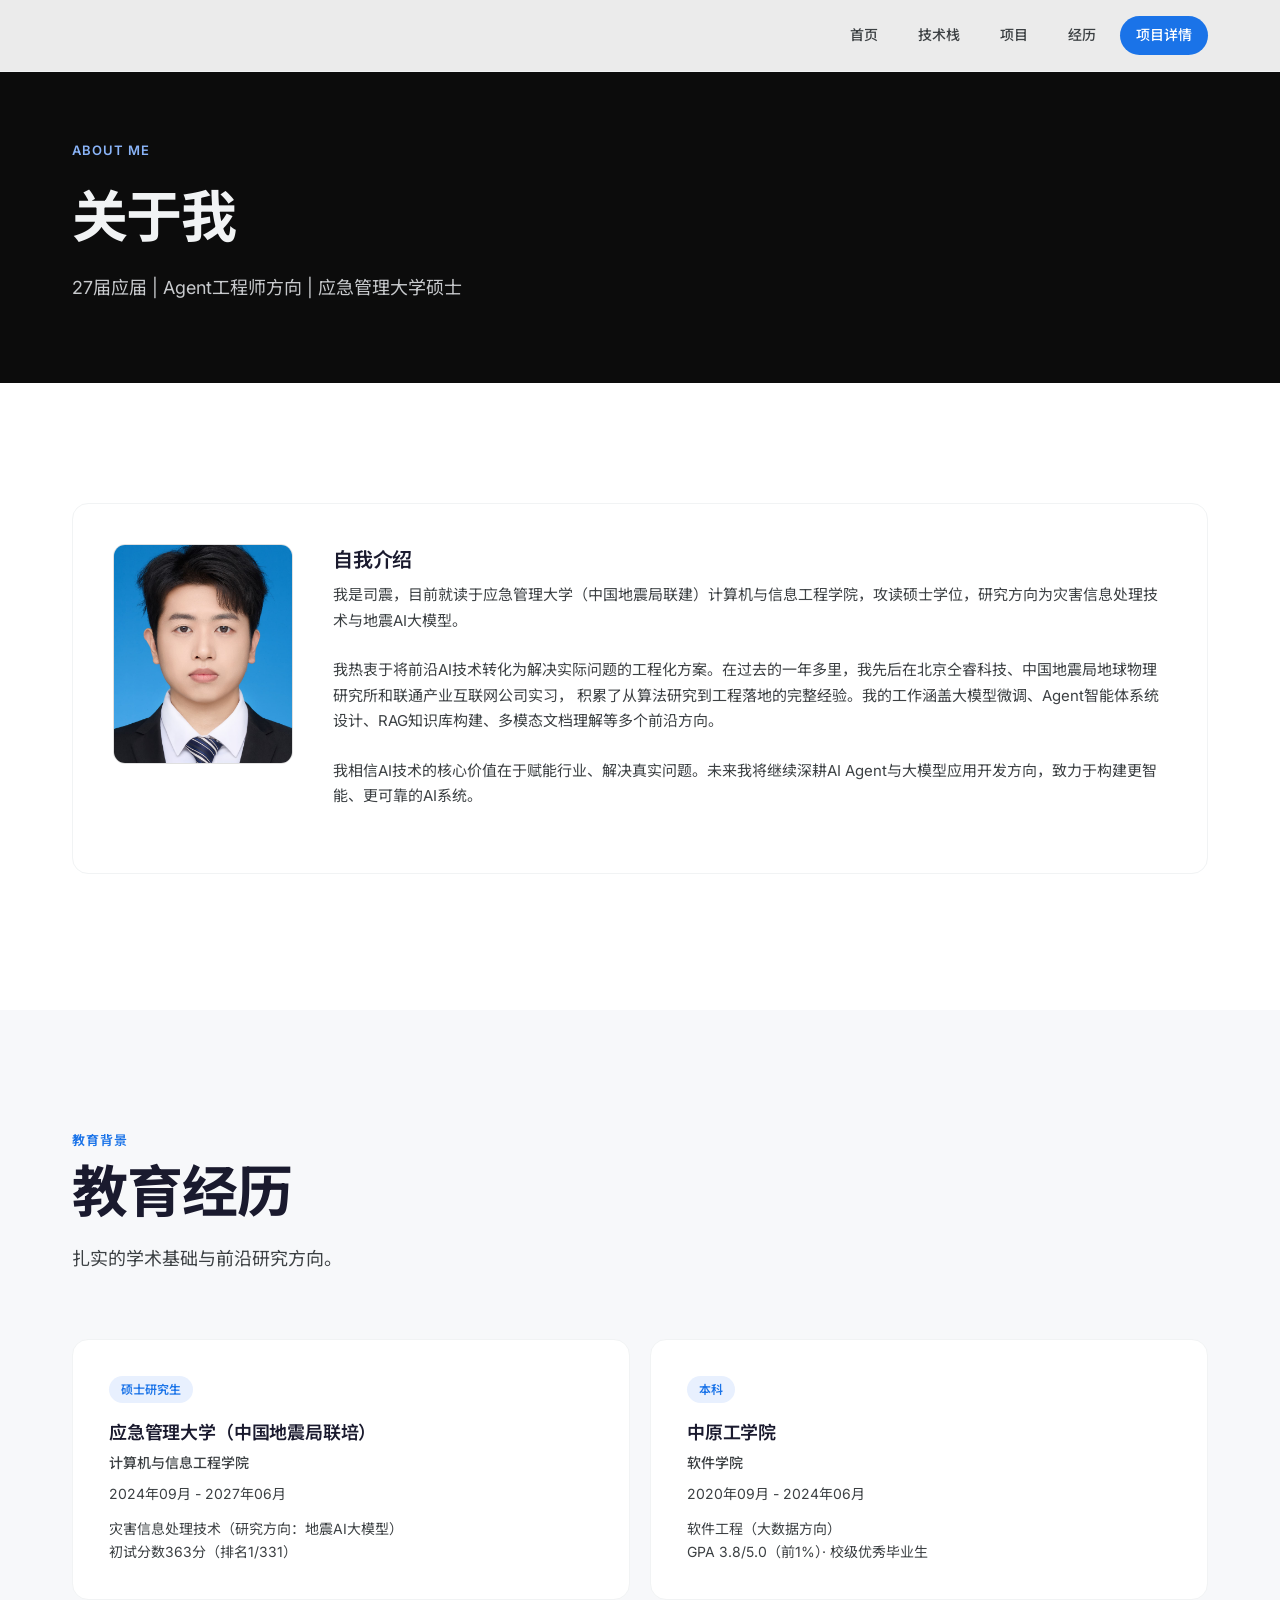
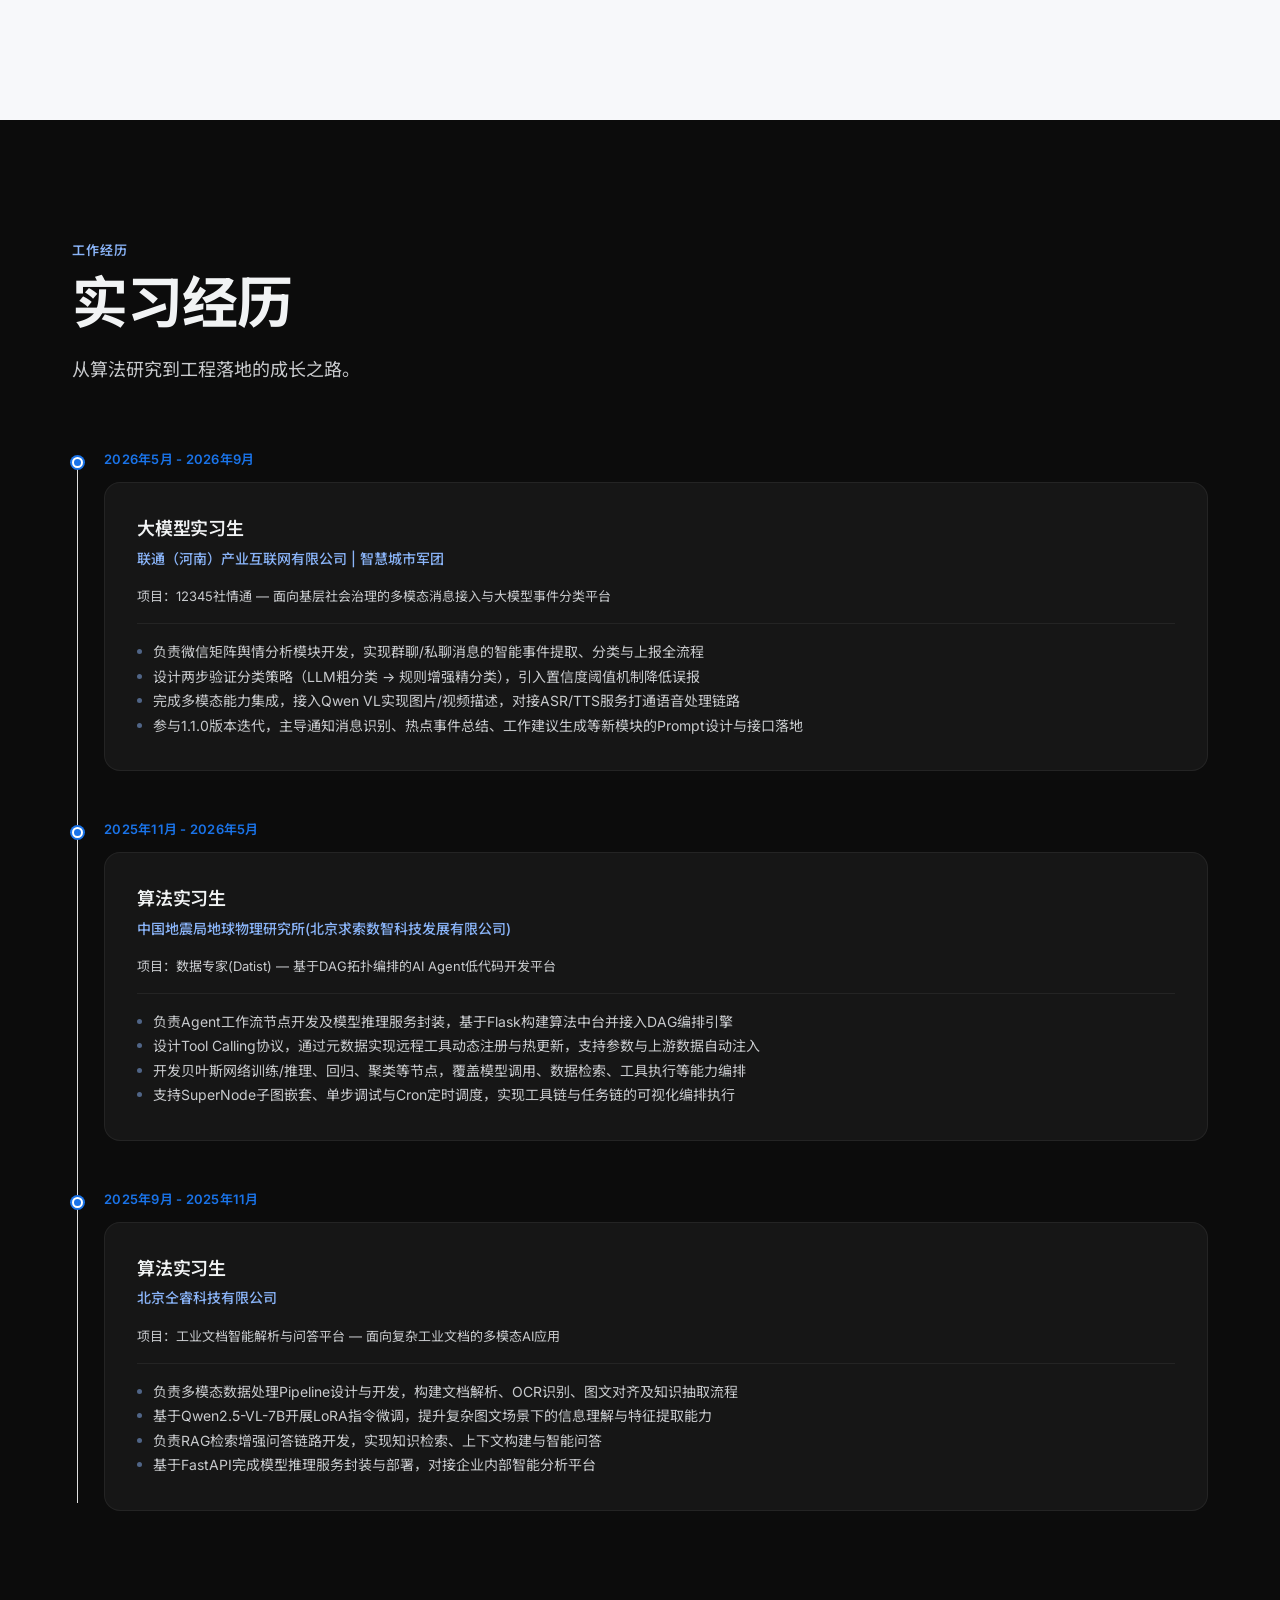
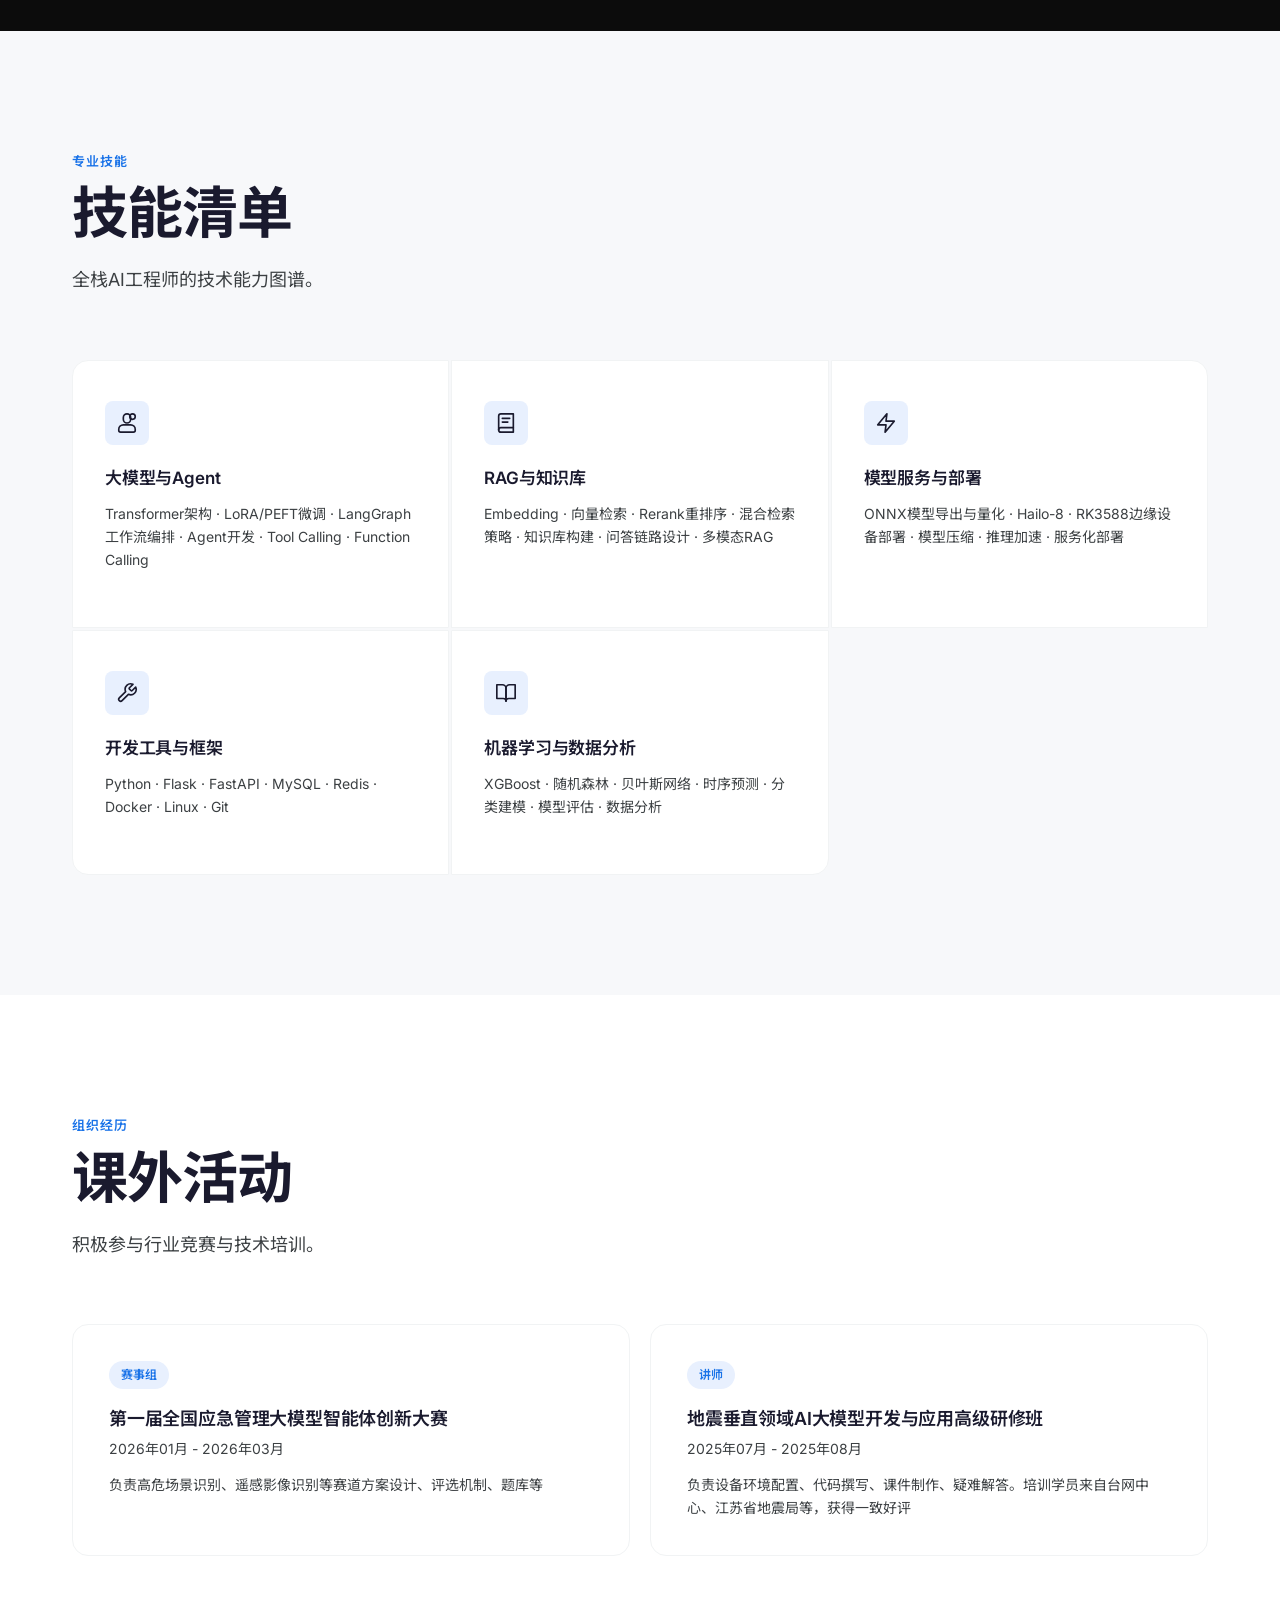
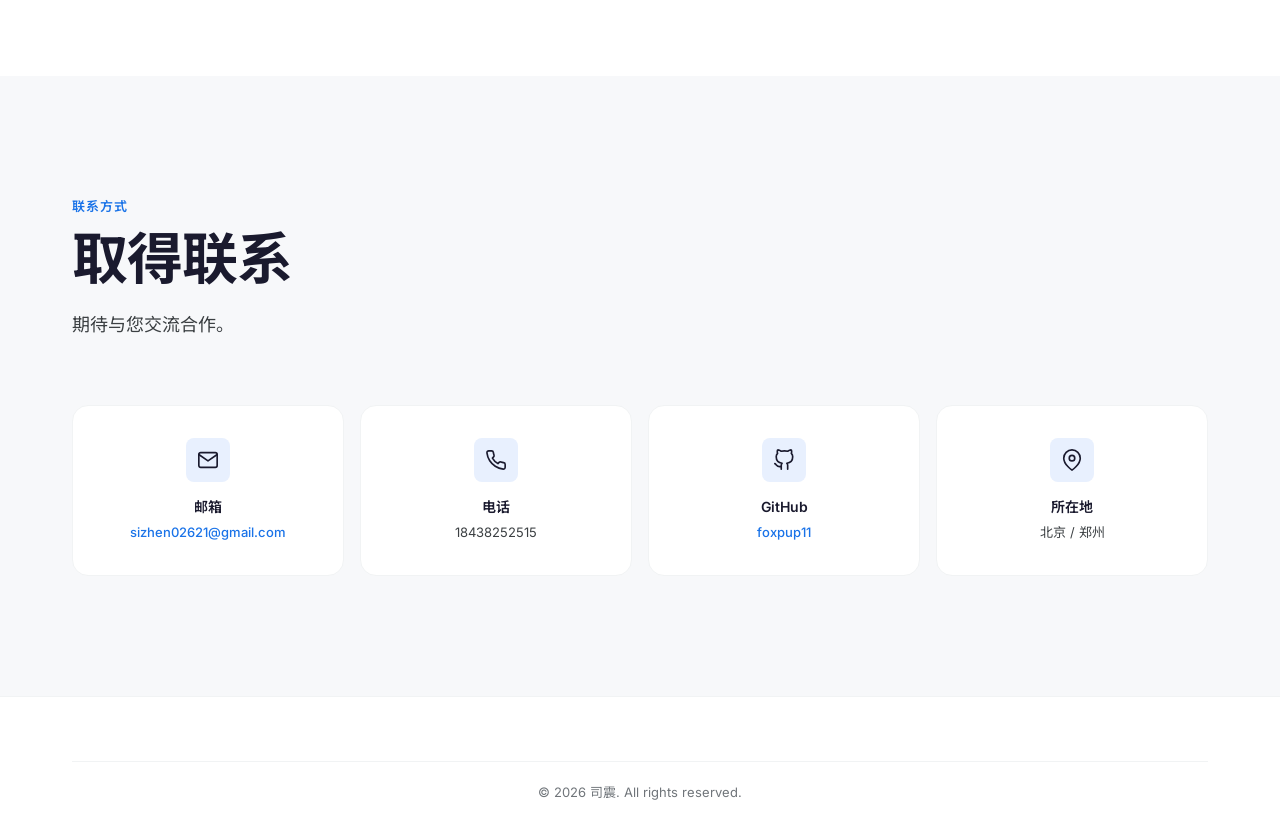
==== commit 982df427: "chore: 更新实习结束日期为2026年9月" ====
--- a/about.html
+++ b/about.html
@@ -111,7 +111,7 @@
       <div class="timeline">
         <div class="timeline-item reveal">
           <div class="timeline-dot"></div>
-          <div class="timeline-date">2026年5月 - 至今</div>
+          <div class="timeline-date">2026年5月 - 2026年9月</div>
           <div class="timeline-card">
             <h3>大模型实习生</h3>
             <h4>联通（河南）产业互联网有限公司 | 智慧城市军团</h4>
--- a/css/style.css
+++ b/css/style.css
@@ -421,7 +421,7 @@
 .ruanzhu-img-wrap img {
   width: 100%;
   height: 100%;
-  object-fit: cover;
+  object-fit: contain;
 }
 
 .ruanzhu-text {
@@ -478,7 +478,7 @@
 .research-cover img {
   width: 100%;
   height: 100%;
-  object-fit: cover;
+  object-fit: contain;
 }
 
 .research-info {
@@ -1180,10 +1180,10 @@
   .section-header-row { flex-direction: column; align-items: flex-start; }
   .research-grid { grid-template-columns: 1fr; }
   .research-card { flex-direction: column; align-items: center; text-align: center; }
-  .research-cover { width: 100%; height: 180px; }
+  .research-cover { width: 100%; height: auto; aspect-ratio: 3/4; }
   .ruanzhu-grid { grid-template-columns: 1fr; }
   .ruanzhu-item { flex-direction: column; align-items: center; text-align: center; }
-  .ruanzhu-img-wrap { width: 100%; height: 160px; }
+  .ruanzhu-img-wrap { width: 100%; height: auto; aspect-ratio: 3/4; }
 
   .skills-grid { grid-template-columns: 1fr; }
   .skill-card { border-radius: 0 !important; border-left: none; border-right: none; }
